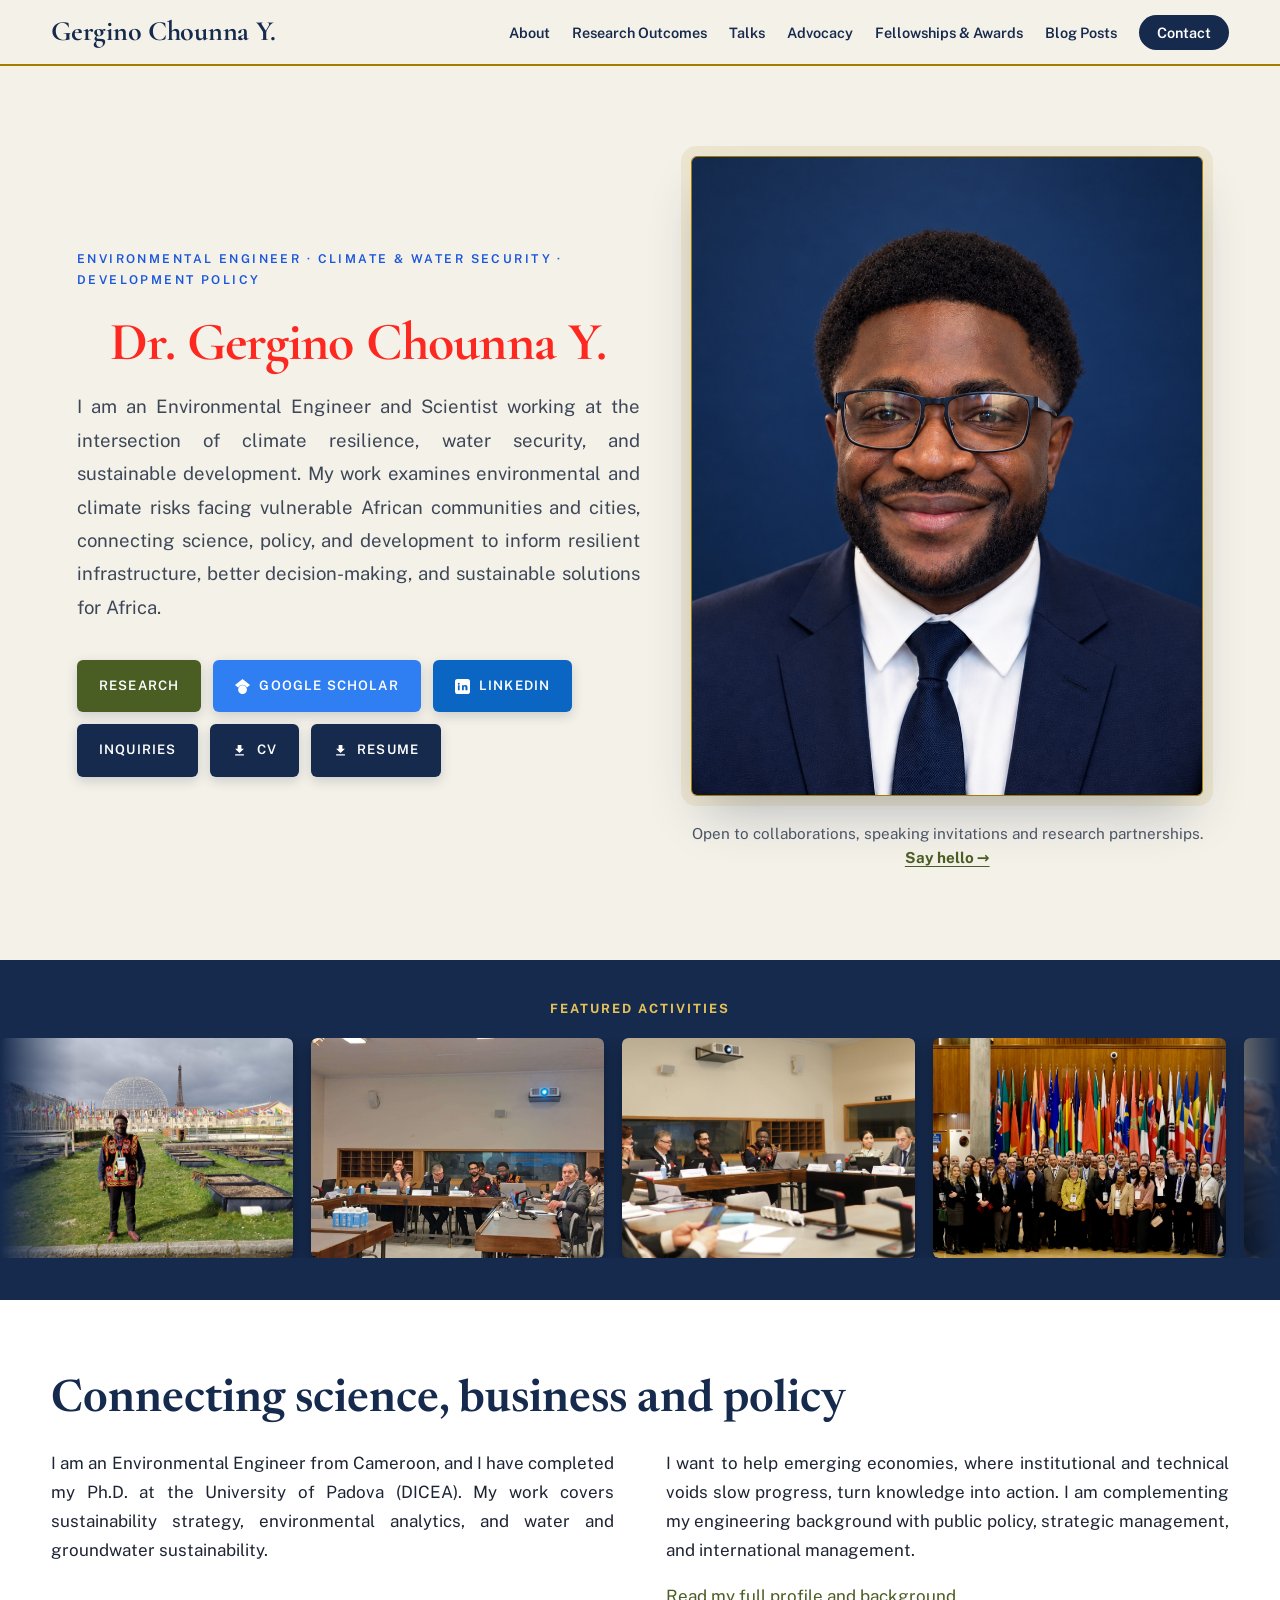
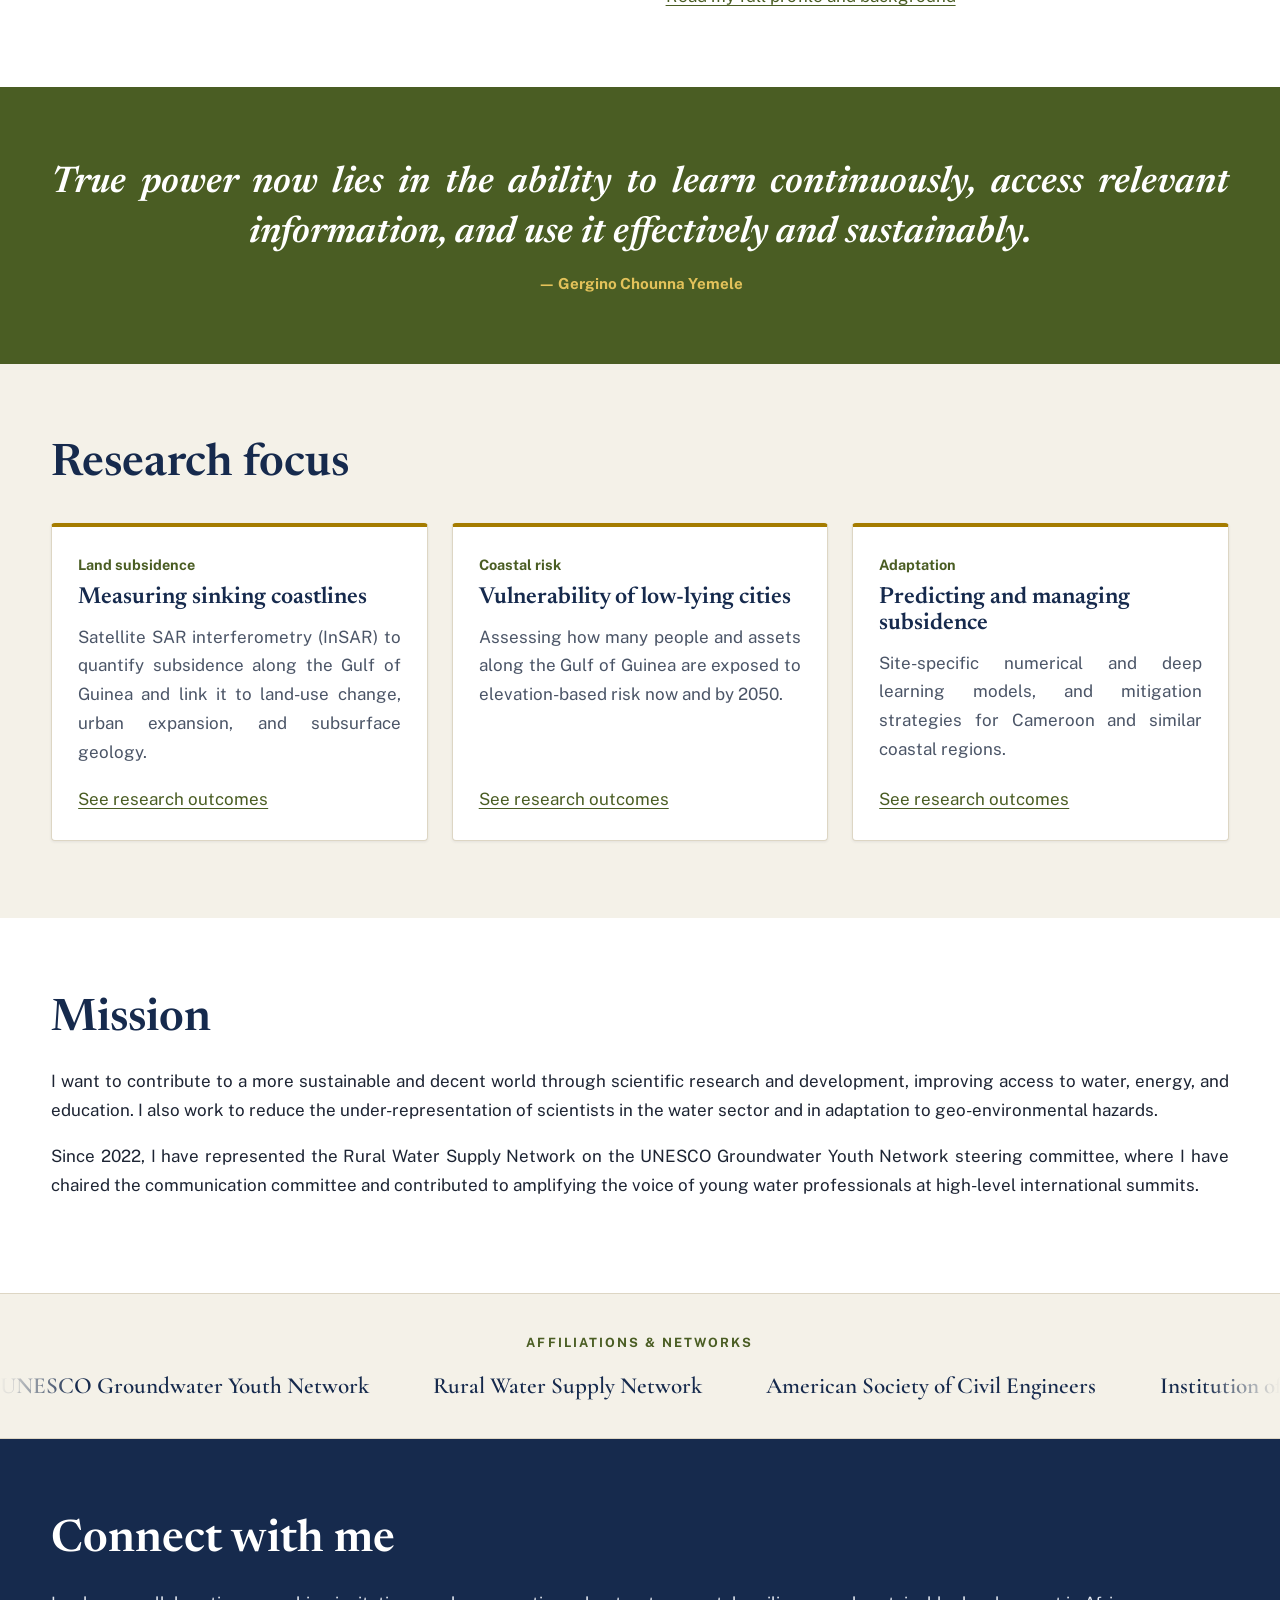
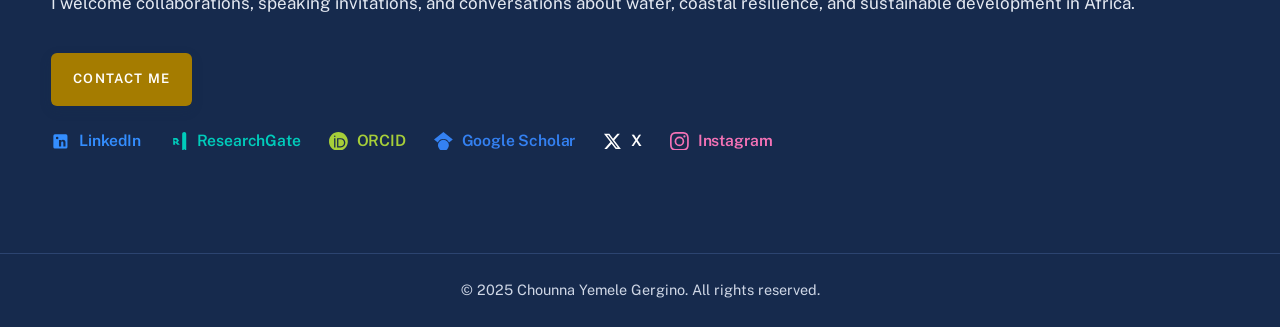
==== index.html @ e2a6d334 "Add files via upload" ====
<!DOCTYPE html>
<html lang="en">
<head>
<meta charset="utf-8"/>
<meta content="width=device-width, initial-scale=1, viewport-fit=cover" name="viewport"/>
<title>Gergino Chounna Y. | Environmental Engineer and Researcher</title>
<meta content="I am an Environmental Engineer, Climate &amp; Water Specialist dedicated to advancing resilient infrastructure, sustainable water management, and climate adaptation. I help transform complex environmental challenges into practical solutions." name="description"/>
<meta content="#162a4d" name="theme-color"/>
<link href="https://chounnagerginoy.github.io/index.html" rel="canonical"/>
<meta content="website" property="og:type"/>
<meta content="Gergino Chounna Yemele" property="og:site_name"/>
<meta content="Gergino Chounna Y. | Environmental Engineer and Researcher" property="og:title"/>
<meta content="I am an Environmental Engineer, Climate &amp; Water Specialist dedicated to advancing resilient infrastructure, sustainable water management, and climate adaptation. I help transform complex environmental challenges into practical solutions." property="og:description"/>
<meta content="https://chounnagerginoy.github.io/index.html" property="og:url"/>
<meta content="https://chounnagerginoy.github.io/Chounna3.jpg" property="og:image"/>
<meta content="summary" name="twitter:card"/>
<meta content="I am an Environmental Engineer, Climate &amp; Water Specialist dedicated to advancing resilient infrastructure, sustainable water management, and climate adaptation. I help transform complex environmental challenges into practical solutions." name="twitter:description"/>
<link href="Gergino-logo.png" rel="icon" type="image/png"/>
<link href="Gergino-logo.png" rel="apple-touch-icon"/>
<link href="https://fonts.googleapis.com" rel="preconnect"/>
<link crossorigin="" href="https://fonts.gstatic.com" rel="preconnect"/>
<link href="https://fonts.googleapis.com/css2?family=Cormorant+Garamond:wght@600;700&amp;family=Playfair+Display:ital,wght@1,700&amp;family=Newsreader:wght@500;600;700&amp;family=Public+Sans:wght@400;500;600&amp;display=swap" rel="stylesheet"/>
<script type="application/ld+json">{"@context":"https://schema.org","@type":"Person","name":"Gergino Chounna Yemele","honorificPrefix":"Dr.","description":"I am an Environmental Engineer, Climate & Water Specialist dedicated to advancing resilient infrastructure, sustainable water management, and climate adaptation. I help transform complex environmental challenges into practical solutions.","jobTitle":"Environmental Engineer and Researcher","url":"https://chounnagerginoy.github.io/","image":"https://chounnagerginoy.github.io/Gergino_Profile.png","affiliation":{"@type":"CollegeOrUniversity","name":"University of Padova"},"address":{"@type":"PostalAddress","addressLocality":"Padova","addressCountry":"IT"},"sameAs":["https://www.linkedin.com/in/gergino-chounna-yemele/","https://orcid.org/0000-0002-8843-8837","https://scholar.google.com/citations?user=TVI7Xc4AAAAJ&hl=en","https://www.researchgate.net/profile/Gergino-Chounna-Yemele","https://x.com/GChounna"]}</script>
<style>
:root{
  --cream:#f4f1e8;
  --navy:#162a4d;
  --olive:#4a5d23;
  --gold:#a57c00;
  --gold-lt:#e3c25a;
  --slate:#64748b;
  --white:#fff;
  --ink:#1d2433;
  --mute:#4b5567;
  --line:#ddd6c4;
  --pad:clamp(20px,4vw,64px);
  --c-scholar:#3481f2;
  --c-linkedin:#0a66c2;
  --c-researchgate:#00ccbb;
  --c-orcid:#a6ce39;
  --c-x:#ffffff;
  --c-instagram:#e1306c;
}
*{box-sizing:border-box}
html{scroll-behavior:smooth;scroll-padding-top:80px}
body{margin:0;background:var(--cream);color:var(--ink);font:400 17px/1.7 "Public Sans",system-ui,sans-serif}
a{color:var(--olive);text-underline-offset:3px}
a:hover{color:var(--navy)}
a:focus-visible,button:focus-visible,input:focus-visible,textarea:focus-visible{outline:3px solid var(--gold);outline-offset:2px}
img{max-width:100%;display:block}
.wrap{width:100%;max-width:none;margin:0;padding-inline:var(--pad)}
h1,h2,h3{font-family:Newsreader,Georgia,serif;color:var(--navy);line-height:1.12;margin:0 0 .5em;font-weight:600}
h1{font-size:clamp(2.8rem,6.5vw,5rem);font-weight:600;letter-spacing:-.01em}
h2{font-size:clamp(2rem,4vw,2.8rem)}
h3{font-size:1.45rem}
p,li,.lead{text-align:justify;hyphens:auto;-webkit-hyphens:auto}

/* header */
.skip{position:absolute;left:-9999px;top:8px}
.skip:focus{left:12px;z-index:30;background:var(--navy);color:#fff;padding:8px 14px;border-radius:6px}
header{position:sticky;top:0;z-index:10;background:var(--cream);border-bottom:2px solid var(--gold);padding-top:env(safe-area-inset-top,0px)}
nav{display:flex;align-items:center;justify-content:space-between;gap:20px;min-height:64px}
.brand{font-family:'Cormorant Garamond',Newsreader,Georgia,serif;font-weight:700;font-size:1.75rem;letter-spacing:-.01em;color:var(--navy);text-decoration:none;white-space:nowrap}
nav ul{display:flex;align-items:center;gap:22px;list-style:none;margin:0;padding:0;flex-wrap:wrap}
nav ul a{color:var(--navy);text-decoration:none;font-size:.9rem;font-weight:600}
nav ul a:hover{color:var(--gold)}
nav ul a[aria-current="page"]{border-bottom:3px solid var(--gold);padding-bottom:2px}
nav ul li:last-child a{background:var(--navy);color:#fff;padding:9px 18px;border-radius:999px;border:0}
nav ul li:last-child a:hover{background:var(--olive);color:#fff}

/* hero */
.hero-wrap{padding-inline:clamp(20px,6vw,120px)}
.hero{display:grid;grid-template-columns:minmax(0,1.1fr) minmax(0,1fr);gap:clamp(32px,4vw,72px);align-items:center;padding-block:clamp(48px,7vw,112px)}
.role{color:#1a56db !important;font-weight:600;font-size:.76rem;letter-spacing:.2em;text-transform:uppercase;margin:0 0 22px;text-align:left}
.hero h1{font-family:'Cormorant Garamond',Georgia,serif !important;font-style:normal !important;font-weight:700 !important;font-size:clamp(2.2rem, 4.2vw, 3.8rem) !important;color:#fd2820 !important;letter-spacing:-0.015em !important;line-height:1.1 !important;text-decoration:none !important;margin:0 0 0.35em !important;text-align:center !important;white-space:nowrap !important;display:block !important;width:100% !important}
.hero .lead{color:#3d4757;font-size:clamp(1.05rem,1.45vw,1.3rem);line-height:1.8;margin:0}

/* hero buttons */
.btns{display:flex;gap:12px;flex-wrap:wrap;margin-top:36px}
.btn{display:inline-flex;align-items:center;gap:9px;letter-spacing:.09em;padding:15px 22px;font-size:.82rem;font-weight:600;border-radius:6px;background:var(--navy);color:#fff;text-decoration:none;border:0;text-align:center;text-transform:uppercase;box-shadow:0 4px 12px rgba(22,42,77,.18)}
.btn svg{width:1.15em;height:1.15em;fill:currentColor;flex-shrink:0}
.btn:hover{background:var(--olive);color:#fff}
.btn.primary{background:var(--olive)}
.btn.primary:hover{background:var(--navy)}

/* Specific brand styling for hero buttons */
.btn-scholar{background:#2f7ef2 !important;color:#fff !important}
.btn-scholar:hover{background:#1f68d4 !important}
.btn-linkedin{background:#0a66c2 !important;color:#fff !important}
.btn-linkedin:hover{background:#084e96 !important}

.portrait{justify-self:end;width:100%;max-width:720px}
.portrait img{width:100%;aspect-ratio:4/5;object-fit:cover;object-position:center 15%;border:1px solid var(--gold);border-radius:6px;box-shadow:0 0 0 10px rgba(165,124,0,.10),0 26px 50px -14px rgba(22,42,77,.3);background:var(--cream)}
.greet{margin:26px 0 0;text-align:center;font-size:.95rem;line-height:1.6;color:var(--mute)}
.greet a{font-weight:700;white-space:nowrap}

/* strips & sections */
.strip{background:var(--navy);padding:34px 0}
.strip p{margin:0 0 18px;color:var(--gold-lt);font-weight:700;font-size:.8rem;letter-spacing:.16em;text-transform:uppercase;text-align:center}
.strip.photos{padding:38px 0 42px}
.track.ph-track{animation-duration:110s}
.track.ph-track>*{margin-right:18px}
.track.ph-track img{width:293px;height:220px;object-fit:cover;object-position:center 30%;padding:0;background:#22406b;border-radius:6px;box-shadow:0 6px 16px rgba(0,0,0,.35)}
.strip.light{background:var(--cream);border-block:1px solid var(--line);padding:38px 0}
.strip.light p{color:var(--olive)}
.strip.light .track span{color:var(--navy);opacity:1}
.strip.light .track img{border:1px solid var(--line)}

section{padding-block:clamp(48px,6vw,80px)}
.about-sec{background:var(--white)}
.about .cols{columns:2;column-gap:clamp(24px,4vw,64px)}
.about .cols p{margin:0 0 1em}
.quote{background:var(--olive);padding-block:clamp(48px,6vw,72px)}
blockquote{margin:0;color:#fff;font:italic 600 clamp(1.6rem,3vw,2.3rem)/1.35 Newsreader,serif;text-align:justify;text-align-last:center}
blockquote cite{display:block;margin-top:16px;font:700 .95rem "Public Sans",sans-serif;font-style:normal;color:var(--gold-lt);text-align:center}
.cards{display:grid;grid-template-columns:repeat(3,1fr);gap:24px;margin-top:32px}
.card,.entry{background:var(--white);border:1px solid var(--line);border-top:4px solid var(--gold);border-radius:4px;padding:26px;box-shadow:0 1px 3px rgba(22,42,77,.08)}
.card{display:flex;flex-direction:column}
.card .tag{color:var(--olive);font-weight:700;font-size:.9rem;margin-bottom:8px}
.card p{color:var(--mute);margin:0 0 18px;flex:1}
.mission{background:var(--white)}
.connect{background:var(--navy);color:#fff}
.connect h2{color:#fff}
.connect p{color:#e4e9f2}
.connect a{color:var(--gold-lt)}
.connect .btn{background:var(--gold);color:#fff}
.connect .btn:hover{background:#fff;color:var(--navy)}

/* socials bar matching exact image styling */
.socials{display:flex;flex-wrap:wrap;align-items:center;gap:14px 28px;margin-top:22px;padding:0;list-style:none}
.socials a{display:inline-flex;align-items:center;gap:9px;text-decoration:none;font-weight:600;font-size:.98rem;letter-spacing:-.01em}
.socials a svg{width:1.2em;height:1.2em;fill:currentColor;flex-shrink:0}

/* Match the exact color and appearance from the figure */
.social-linkedin a{color:#348eff}
.social-linkedin a:hover{color:#7cb8ff}

.social-researchgate a{color:#00ccbb}
.social-researchgate a:hover{color:#6affef}

.social-orcid a{color:#a6ce39}
.social-orcid a:hover{color:#d4f66d}

.social-scholar a{color:#3481f2}
.social-scholar a:hover{color:#7dafff}

.social-x a{color:#ffffff}
.social-x a:hover{color:#94a3b8}

.social-instagram a{color:#f472b6}
.social-instagram a:hover{color:#fb7185}

footer{background:var(--navy);border-top:1px solid #2c4470;padding:24px 0 calc(24px + env(safe-area-inset-bottom,0px));color:#cfd7e6;font-size:.9rem}
footer .wrap{text-align:center}

@media (max-width:900px){
 nav{flex-direction:column;align-items:flex-start;gap:4px;padding:10px 0 4px}
 nav ul{flex-wrap:nowrap;overflow-x:auto;width:100%;gap:18px;padding:0 0 8px}
 .hero{grid-template-columns:1fr}
 .portrait{order:-1;max-width:320px;justify-self:start}
 .hero-wrap{padding-inline:20px}
 .hero .btn{padding:13px 18px}
 .about .cols{columns:1}
 .cards{grid-template-columns:1fr}
}
@media (prefers-reduced-motion:reduce){html{scroll-behavior:auto}}
@media print{header,.skip{display:none}body{background:#fff;color:#000}}

/* affiliations marquee */
.marquee{overflow:hidden;-webkit-mask-image:linear-gradient(90deg,transparent,#000 6%,#000 94%,transparent);mask-image:linear-gradient(90deg,transparent,#000 6%,#000 94%,transparent)}
.track{display:flex;align-items:center;width:max-content;animation:scroll 80s linear infinite}
.marquee:hover .track,.marquee:focus-within .track{animation-play-state:paused}
.track>*{flex:none;margin-right:64px}
.track img{height:48px;width:auto;object-fit:contain;background:#fff;padding:8px 14px;border-radius:6px}
.track span{font:600 1.45rem 'Cormorant Garamond',Georgia,serif;color:#fff;opacity:.88;white-space:nowrap}
@keyframes scroll{to{transform:translateX(-50%)}}
@media (prefers-reduced-motion:reduce){.track{animation:none;width:auto;flex-wrap:wrap;justify-content:center;row-gap:18px}.track [aria-hidden="true"]{display:none}}
.track.ph-track a{display:block;line-height:0;border-radius:6px;overflow:hidden;cursor:zoom-in;box-shadow:0 6px 16px rgba(0,0,0,.35)}
.track.ph-track a img{box-shadow:none;transition:transform .5s ease}
.track.ph-track a:hover img{transform:scale(1.05)}
.track.ph-track a:focus-visible{outline:3px solid var(--gold-lt);outline-offset:3px}
@media (prefers-reduced-motion:reduce){.track.ph-track a img{transition:none}.track.ph-track a:hover img{transform:none}}
.lb{position:fixed;inset:0;z-index:100;background:rgba(10,20,38,.93);display:none;align-items:center;justify-content:center;padding:24px}
.lb.open{display:flex}
.lb img{max-width:min(96vw,1400px);max-height:82vh;object-fit:contain;border-radius:4px;box-shadow:0 20px 60px rgba(0,0,0,.55)}
.lb button{position:absolute;width:48px;height:48px;border:0;border-radius:50%;background:rgba(255,255,255,.14);color:#fff;font-size:28px;line-height:1;cursor:pointer}
.lb button:hover,.lb button:focus-visible{background:rgba(255,255,255,.3);outline:2px solid var(--gold-lt)}
.lb .x{top:18px;right:18px}.lb .pv{left:18px;top:50%;margin-top:-24px}.lb .nx{right:18px;top:50%;margin-top:-24px}
.lb .cap{position:absolute;left:0;right:0;bottom:16px;padding:0 72px;text-align:center;color:#e8edf6;font-size:.95rem}
</style>
<script>document.documentElement.className+=" js"</script>
</head>
<body>
<a class="skip" href="#main">Skip to content</a>
<header>
<div class="wrap">
<nav aria-label="Main">
<a class="brand" href="index.html"> Gergino Chounna Y.</a>
<ul>
<li><a href="about.html">About</a></li>
<li><a href="publications.html">Research Outcomes</a></li>
<li><a href="talks.html">Talks</a></li>
<li><a href="advocacy.html">Advocacy</a></li>
<li><a href="awards.html">Fellowships &amp; Awards</a></li>
<li><a href="blog.html">Blog Posts</a></li>
<li><a href="contact.html">Contact</a></li>
</ul>
</nav>
</div>
</header>
<main id="main">
<div class="wrap hero-wrap">
<div class="hero">
<div>
<!-- Updated in HTML language directly with inline style to guarantee blue color -->
<p class="role" style="color: #1a56db !important;">ENVIRONMENTAL ENGINEER · CLIMATE &amp; WATER SECURITY · DEVELOPMENT POLICY</p>

<!-- Updated in HTML language directly with inline style to guarantee centering and larger single-line fit -->
<h1 style="text-align: center !important; white-space: nowrap !important; font-size: clamp(2.2rem, 4.2vw, 3.8rem) !important; font-family: 'Cormorant Garamond', Georgia, serif !important; font-style: normal !important; font-weight: 700 !important; color: #fd2820 !important; letter-spacing: -0.015em !important; line-height: 1.1 !important; text-decoration: none !important; display: block !important; width: 100% !important; margin: 0 0 0.35em !important;">Dr. Gergino Chounna Y.</h1>

<p class="lead">I am an Environmental Engineer and Scientist working at the intersection of climate resilience, water security, and sustainable development. My work examines environmental and climate risks facing vulnerable African communities and cities, connecting science, policy, and development to inform resilient infrastructure, better decision-making, and sustainable solutions for Africa.</p>

<div class="btns">
<a class="btn primary" href="publications.html">Research</a>
<a class="btn btn-scholar" href="https://scholar.google.com/citations?user=TVI7Xc4AAAAJ&amp;hl=en" target="_blank" rel="noopener noreferrer">
  <svg viewBox="0 0 24 24" aria-hidden="true"><path fill="#ffffff" d="M12 24a7 7 0 1 1 0-14 7 7 0 0 1 0 14zm0-24L0 9.5l4.838 3.94A8 8 0 0 1 12 9a8 8 0 0 1 7.162 4.44L24 9.5z"/></svg>
  <span>Google Scholar</span>
</a>
<a class="btn btn-linkedin" href="https://www.linkedin.com/in/gergino-chounna-yemele/" target="_blank" rel="noopener noreferrer">
  <svg viewBox="0 0 24 24" aria-hidden="true"><rect width="24" height="24" rx="4" fill="#ffffff"/><path fill="#0a66c2" d="M7.4 9.8H4.6V18h2.8V9.8zM6 5.8a1.6 1.6 0 1 0 0 3.2 1.6 1.6 0 0 0 0-3.2zM19.4 18h-2.8v-4.3c0-1-.3-1.7-1.3-1.7-.7 0-1.1.5-1.3 1v5H11.2s.04-7.4 0-8.2h2.8v1.2c.4-.6 1-1.4 2.6-1.4 1.9 0 3.3 1.2 3.3 3.9V18z"/></svg>
  <span>LinkedIn</span>
</a>
<a class="btn" href="contact.html">Inquiries</a>
<a class="btn" href="Gergino_CV.pdf" download="Gergino_CV.pdf" target="_blank" rel="noopener noreferrer">
  <svg viewBox="0 0 24 24" aria-hidden="true"><path fill="#ffffff" d="M19 9h-4V3H9v6H5l7 7 7-7zM5 18v2h14v-2H5z"/></svg>
  <span>CV</span>
</a>
<a class="btn" href="Gergino_Resume.pdf" download="Gergino_Resume.pdf" target="_blank" rel="noopener noreferrer">
  <svg viewBox="0 0 24 24" aria-hidden="true"><path fill="#ffffff" d="M19 9h-4V3H9v6H5l7 7 7-7zM5 18v2h14v-2H5z"/></svg>
  <span>Resume</span>
</a>
</div>
</div>
<div class="portrait"><img alt="Smiling portrait of Dr. Gergino Chounna Yemele" decoding="async" fetchpriority="high" src="Chounna3.jpg"/><p class="greet">Open to collaborations, speaking invitations and research partnerships. <a href="contact.html">Say hello →</a></p></div>
</div>
</div>
<div class="strip photos">
<div class="wrap"><p>Featured Activities</p></div>
<div aria-label="Featured activities" class="marquee" role="group"><div class="track ph-track"><a class="o" data-i="0" href="unesco1.jpg" rel="noopener noreferrer" target="_blank"><img alt="Featured activity photo 1" decoding="async" height="220" loading="lazy" src="unesco1.jpg" width="293"/></a><a class="o" data-i="1" href="unesco3.jpg" rel="noopener noreferrer" target="_blank"><img alt="Featured activity photo 2" decoding="async" height="220" loading="lazy" src="unesco3.jpg" width="293"/></a><a class="o" data-i="2" href="unesco4.jpg" rel="noopener noreferrer" target="_blank"><img alt="Featured activity photo 3" decoding="async" height="220" loading="lazy" src="unesco4.jpg" width="293"/></a><a class="o" data-i="3" href="unesco5.jpg" rel="noopener noreferrer" target="_blank"><img alt="Featured activity photo 4" decoding="async" height="220" loading="lazy" src="unesco5.jpg" width="293"/></a><a class="o" data-i="4" href="unesco6.jpg" rel="noopener noreferrer" target="_blank"><img alt="Featured activity photo 5" decoding="async" height="220" loading="lazy" src="unesco6.jpg" width="293"/></a><a class="o" data-i="5" href="wyf2022.jpg" rel="noopener noreferrer" target="_blank"><img alt="Featured activity photo 6" decoding="async" height="220" loading="lazy" src="wyf2022.jpg" width="293"/></a><a class="o" data-i="6" href="unesco8.jpg" rel="noopener noreferrer" target="_blank"><img alt="Featured activity photo 7" decoding="async" height="220" loading="lazy" src="unesco8.jpg" width="293"/></a><a class="o" data-i="7" href="unesco9.jpg" rel="noopener noreferrer" target="_blank"><img alt="Featured activity photo 8" decoding="async" height="220" loading="lazy" src="unesco9.jpg" width="293"/></a><a class="o" data-i="8" href="unesco10.jpg" rel="noopener noreferrer" target="_blank"><img alt="Featured activity photo 9" decoding="async" height="220" loading="lazy" src="unesco10.jpg" width="293"/></a><a class="o" data-i="9" href="unesco11.jpg" rel="noopener noreferrer" target="_blank"><img alt="Featured activity photo 10" decoding="async" height="220" loading="lazy" src="unesco11.jpg" width="293"/></a><a aria-hidden="true" class="c" data-i="0" href="unesco1.jpg" rel="noopener noreferrer" tabindex="-1" target="_blank"><img alt="" aria-hidden="true" decoding="async" height="220" loading="lazy" src="unesco1.jpg" width="293"/></a><a aria-hidden="true" class="c" data-i="1" href="unesco3.jpg" rel="noopener noreferrer" tabindex="-1" target="_blank"><img alt="" aria-hidden="true" decoding="async" height="220" loading="lazy" src="unesco3.jpg" width="293"/></a><a aria-hidden="true" class="c" data-i="2" href="unesco4.jpg" rel="noopener noreferrer" tabindex="-1" target="_blank"><img alt="" aria-hidden="true" decoding="async" height="220" loading="lazy" src="unesco4.jpg" width="293"/></a><a aria-hidden="true" class="c" data-i="3" href="unesco5.jpg" rel="noopener noreferrer" tabindex="-1" target="_blank"><img alt="" aria-hidden="true" decoding="async" height="220" loading="lazy" src="unesco5.jpg" width="293"/></a><a aria-hidden="true" class="c" data-i="4" href="unesco6.jpg" rel="noopener noreferrer" tabindex="-1" target="_blank"><img alt="" aria-hidden="true" decoding="async" height="220" loading="lazy" src="unesco6.jpg" width="293"/></a><a aria-hidden="true" class="c" data-i="5" href="unesco7.jpg" rel="noopener noreferrer" tabindex="-1" target="_blank"><img alt="" aria-hidden="true" decoding="async" height="220" loading="lazy" src="unesco7.jpg" width="293"/></a><a aria-hidden="true" class="c" data-i="6" href="unesco8.jpg" rel="noopener noreferrer" tabindex="-1" target="_blank"><img alt="" aria-hidden="true" decoding="async" height="220" loading="lazy" src="unesco8.jpg" width="293"/></a><a aria-hidden="true" class="c" data-i="7" href="unesco9.jpg" rel="noopener noreferrer" tabindex="-1" target="_blank"><img alt="" aria-hidden="true" decoding="async" height="220" loading="lazy" src="unesco9.jpg" width="293"/></a><a aria-hidden="true" class="c" data-i="8" href="unesco10.jpg" rel="noopener noreferrer" tabindex="-1" target="_blank"><img alt="" aria-hidden="true" decoding="async" height="220" loading="lazy" src="unesco10.jpg" width="293"/></a><a aria-hidden="true" class="c" data-i="9" href="unesco11.jpg" rel="noopener noreferrer" tabindex="-1" target="_blank"><img alt="" aria-hidden="true" decoding="async" height="220" loading="lazy" src="unesco11.jpg" width="293"/></a></div></div>
</div>
<section class="about-sec" id="about">
<div class="wrap about">
<div>
<h2>Connecting science, business and policy</h2>
<div class="cols">
<p>I am an Environmental Engineer from Cameroon, and I have completed my Ph.D. at the University of Padova (DICEA). My work covers sustainability strategy, environmental analytics, and water and groundwater sustainability.</p>
<p>I want to help emerging economies, where institutional and technical voids slow progress, turn knowledge into action. I am complementing my engineering background with public policy, strategic management, and international management.</p>
<p><a href="about.html">Read my full profile and background</a></p></div>
</div>
</div>
</section>
<section class="quote"><div class="wrap"><blockquote>True power now lies in the ability to learn continuously, access relevant information, and use it effectively and sustainably.<cite>— Gergino Chounna Yemele</cite></blockquote></div></section>
<section>
<div class="wrap">
<h2>Research focus</h2>
<div class="cards">
<article class="card">
<div class="tag">Land subsidence</div>
<h3>Measuring sinking coastlines</h3>
<p>Satellite SAR interferometry (InSAR) to quantify subsidence along the Gulf of Guinea and link it to land-use change, urban expansion, and subsurface geology.</p>
<a href="publications.html">See research outcomes</a>
</article>
<article class="card">
<div class="tag">Coastal risk</div>
<h3>Vulnerability of low-lying cities</h3>
<p>Assessing how many people and assets along the Gulf of Guinea are exposed to elevation-based risk now and by 2050.</p>
<a href="publications.html">See research outcomes</a>
</article>
<article class="card">
<div class="tag">Adaptation</div>
<h3>Predicting and managing subsidence</h3>
<p>Site-specific numerical and deep learning models, and mitigation strategies for Cameroon and similar coastal regions.</p>
<a href="publications.html">See research outcomes</a>
</article>
</div>
</div>
</section>
<section class="mission">
<div class="wrap">
<h2>Mission</h2>
<p>I want to contribute to a more sustainable and decent world through scientific research and development, improving access to water, energy, and education. I also work to reduce the under-representation of scientists in the water sector and in adaptation to geo-environmental hazards.</p>
<p>Since 2022, I have represented the Rural Water Supply Network on the UNESCO Groundwater Youth Network steering committee, where I have chaired the communication committee and contributed to amplifying the voice of young water professionals at high-level international summits.</p>
</div>
</section>
<div class="strip light">
<div class="wrap"><p>Affiliations &amp; networks</p></div>
<div aria-label="Affiliations and networks" class="marquee" role="group"><div class="track"><span>UNESCO Groundwater Youth Network</span><span>Rural Water Supply Network</span><span>American Society of Civil Engineers</span><span>Institution of Civil Engineers</span><span>Società Geologica Italiana</span><span>Esri Young Professional Network</span><span>World Youth Parliament for Water</span><span>Association of Environmental and Engineering Geologists</span><span>American Academy of Environmental Engineers and Scientists</span><span>Community Surface Dynamics Modelling System</span><span>OpenDreams</span><span>Global Ambassadors of Sustainability</span><span aria-hidden="true">UNESCO Groundwater Youth Network</span><span aria-hidden="true">Rural Water Supply Network</span><span aria-hidden="true">American Society of Civil Engineers</span><span aria-hidden="true">Institution of Civil Engineers</span><span aria-hidden="true">Società Geologica Italiana</span><span aria-hidden="true">Esri Young Professional Network</span><span aria-hidden="true">World Youth Parliament for Water</span><span aria-hidden="true">Association of Environmental and Engineering Geologists</span><span aria-hidden="true">American Academy of Environmental Engineers and Scientists</span><span aria-hidden="true">Community Surface Dynamics Modelling System</span><span aria-hidden="true">OpenDreams</span><span aria-hidden="true">Global Ambassadors of Sustainability</span></div></div>
</div>
<section class="connect" id="contact">
<div class="wrap">
<h2>Connect with me</h2>
<p>I welcome collaborations, speaking invitations, and conversations about water, coastal resilience, and sustainable development in Africa.</p>
<div class="btns"><a class="btn primary" href="contact.html">Contact me</a></div>
<ul class="socials">
<li class="social-linkedin"><a href="https://www.linkedin.com/in/gergino-chounna-yemele/" target="_blank" rel="noopener noreferrer"><svg viewBox="0 0 24 24" aria-hidden="true"><path d="M19 3a2 2 0 0 1 2 2v14a2 2 0 0 1-2 2H5a2 2 0 0 1-2-2V5a2 2 0 0 1 2-2h14m-.5 15.5v-5.3a3.26 3.26 0 0 0-3.26-3.26c-.85 0-1.84.52-2.28 1.3v-1.11h-2.79v8.37h2.79v-4.93c0-.77.62-1.4 1.39-1.4a1.4 1.4 0 0 1 1.4 1.4v4.93h2.75M6.46 10.9h2.79v8.37H6.46zm1.4-4.89a1.62 1.62 0 1 0 0 3.24 1.62 1.62 0 0 0 0-3.24z"/></svg><span>LinkedIn</span></a></li>
<li class="social-researchgate"><a href="https://www.researchgate.net/profile/Gergino-Chounna-Yemele" target="_blank" rel="noopener noreferrer"><svg viewBox="0 0 24 24" aria-hidden="true"><path d="M19.54 0c1.356 0 2.46 1.104 2.46 2.472v21.528l-2.58-2.052-2.616 2.052V2.472c0-1.368 1.104-2.472 2.736-2.472zm-7.608 10.272c-.144-.816-.54-1.428-1.188-1.836-.648-.42-1.5-.624-2.556-.624H5.352v8.364h2.52v-2.724h.24l2.58 2.724h3.192l-3.072-3.216c1.02-.384 1.764-1.308 1.92-2.688zm-3.876 1.14H6.876V9.828h1.188c.624 0 1.056.12 1.296.36.24.228.36.576.36 1.044 0 .444-.12.792-.36 1.032-.24.24-.672.348-1.296.348z"/></svg><span>ResearchGate</span></a></li>
<li class="social-orcid"><a href="https://orcid.org/0000-0002-8843-8837" target="_blank" rel="noopener noreferrer"><svg viewBox="0 0 24 24" aria-hidden="true"><path d="M12 0C5.372 0 0 5.372 0 12s5.372 12 12 12 12-5.372 12-12S18.628 0 12 0zM7.369 4.378c.541 0 .979.44.979.981 0 .543-.438.983-.979.983s-.979-.44-.979-.983c0-.541.438-.981.979-.981zm-.81 3.513h1.619v11.73H6.559V7.891zm3.765 0h4.595c3.678 0 5.922 2.502 5.922 5.865 0 3.39-2.28 5.865-5.922 5.865h-4.595V7.891zm1.619 1.503v8.724h2.894c2.593 0 4.296-1.68 4.296-4.362 0-2.655-1.691-4.362-4.296-4.362h-2.894z"/></svg><span>ORCID</span></a></li>
<li class="social-scholar"><a href="https://scholar.google.com/citations?user=TVI7Xc4AAAAJ&amp;hl=en" target="_blank" rel="noopener noreferrer"><svg viewBox="0 0 24 24" aria-hidden="true"><path d="M12 24a7 7 0 1 1 0-14 7 7 0 0 1 0 14zm0-24L0 9.5l4.838 3.94A8 8 0 0 1 12 9a8 8 0 0 1 7.162 4.44L24 9.5z"/></svg><span>Google Scholar</span></a></li>
<li class="social-x"><a href="https://x.com/GChounna" target="_blank" rel="noopener noreferrer"><svg viewBox="0 0 24 24" aria-hidden="true"><path d="M18.244 2.25h3.308l-7.227 8.26 8.502 11.24H16.17l-5.214-6.817L4.99 21.75H1.68l7.73-8.835L1.254 2.25H8.08l4.713 6.231zm-1.161 17.52h1.833L7.084 4.126H5.117z"/></svg><span>X</span></a></li>
<li class="social-instagram"><a href="https://www.instagram.com/gergino_chounna/" target="_blank" rel="noopener noreferrer"><svg viewBox="0 0 24 24" aria-hidden="true"><path d="M12 2.163c3.204 0 3.584.012 4.85.07 3.252.148 4.771 1.691 4.919 4.919.058 1.265.069 1.645.069 4.849 0 3.205-.012 3.584-.069 4.849-.149 3.225-1.664 4.771-4.919 4.919-1.266.058-1.644.07-4.85.07-3.204 0-3.584-.012-4.849-.07-3.26-.149-4.771-1.699-4.919-4.92-.058-1.265-.07-1.644-.07-4.849 0-3.204.013-3.583.07-4.849.149-3.227 1.664-4.771 4.919-4.919 1.266-.057 1.645-.069 4.849-.069zm0-2.163c-3.259 0-3.667.014-4.947.072-4.358.2-6.78 2.618-6.98 6.98-.059 1.281-.073 1.689-.073 4.948 0 3.259.014 3.668.072 4.948.2 4.358 2.618 6.78 6.98 6.98 1.281.058 1.689.072 4.948.072 3.259 0 3.668-.014 4.948-.072 4.354-.2 6.782-2.618 6.979-6.98.059-1.28.073-1.689.073-4.948 0-3.259-.014-3.667-.072-4.947-.196-4.354-2.617-6.78-6.979-6.98-1.281-.059-1.69-.073-4.949-.073zm0 5.838a6.162 6.162 0 1 0 0 12.324 6.162 6.162 0 0 0 0-12.324zm0 10.162a4 4 0 1 1 0-8 4 4 0 0 1 0 8zm6.406-11.845a1.44 1.44 0 1 0 0 2.881 1.44 1.44 0 0 0 0-2.881z"/></svg><span>Instagram</span></a></li>
</ul>
</div>
</section>
</main>
<footer>
<div class="wrap">© 2025 Chounna Yemele Gergino. All rights reserved.</div>
</footer>
<script>
(function(){
document.querySelectorAll('.gallery').forEach(function(g){var im=[].slice.call(g.querySelectorAll('img'));function upd(){if(g.classList.contains('side'))return;var s=0,ok=true;im.forEach(function(i){if(i.naturalWidth&&i.naturalHeight){var r=i.naturalWidth/i.naturalHeight;s+=r;if(im.length>1)i.parentNode.style.flex=r+' 1 0'}else ok=false});if(ok&&s)g.style.maxWidth=Math.min(1100,(im.length>1?440:520)*s+14*(im.length-1))+'px'}im.forEach(function(i){function done(){i.classList.add('ld');upd()}if(i.complete&&i.naturalWidth)done();else{i.addEventListener('load',done);i.addEventListener('error',function(){i.parentNode.style.display='none'})}});upd()});
var links=[].slice.call(document.querySelectorAll('.gallery .ph,.track a.o'));if(!links.length)return;
var lb=document.createElement('div');lb.className='lb';lb.setAttribute('role','dialog');lb.setAttribute('aria-modal','true');lb.setAttribute('aria-label','Image viewer');
lb.innerHTML='<button class="x" aria-label="Close">&times;</button><button class="pv" aria-label="Previous image">&#8249;</button><img alt=""><button class="nx" aria-label="Next image">&#8250;</button><div class="cap"></div>';document.body.appendChild(lb);
var big=lb.querySelector('img'),cap=lb.querySelector('.cap'),cur=0,last=null;
function show(n){cur=(n+links.length)%links.length;var a=links[cur],im=a.querySelector('img');big.src=a.getAttribute('href');big.alt=im.alt;cap.textContent=im.alt+'  ·  '+(cur+1)+' / '+links.length}
function open(n){last=document.activeElement;show(n);lb.classList.add('open');document.body.style.overflow='hidden';lb.querySelector('.x').focus()}
function close(){lb.classList.remove('open');document.body.style.overflow='';if(last)last.focus()}
links.forEach(function(a,i){a.addEventListener('click',function(e){e.preventDefault();open(i)})});[].slice.call(document.querySelectorAll('.track a.c')).forEach(function(a){a.addEventListener('click',function(e){e.preventDefault();open(+a.getAttribute('data-i'))})});
lb.addEventListener('click',function(e){if(e.target===lb)close()});
lb.querySelector('.x').onclick=close;lb.querySelector('.pv').onclick=function(){show(cur-1)};lb.querySelector('.nx').onclick=function(){show(cur+1)};
document.addEventListener('keydown',function(e){if(!lb.classList.contains('open'))return;if(e.key==='Escape')close();else if(e.key==='ArrowLeft')show(cur-1);else if(e.key==='ArrowRight')show(cur+1)});
})();
</script>
</body>
</html>
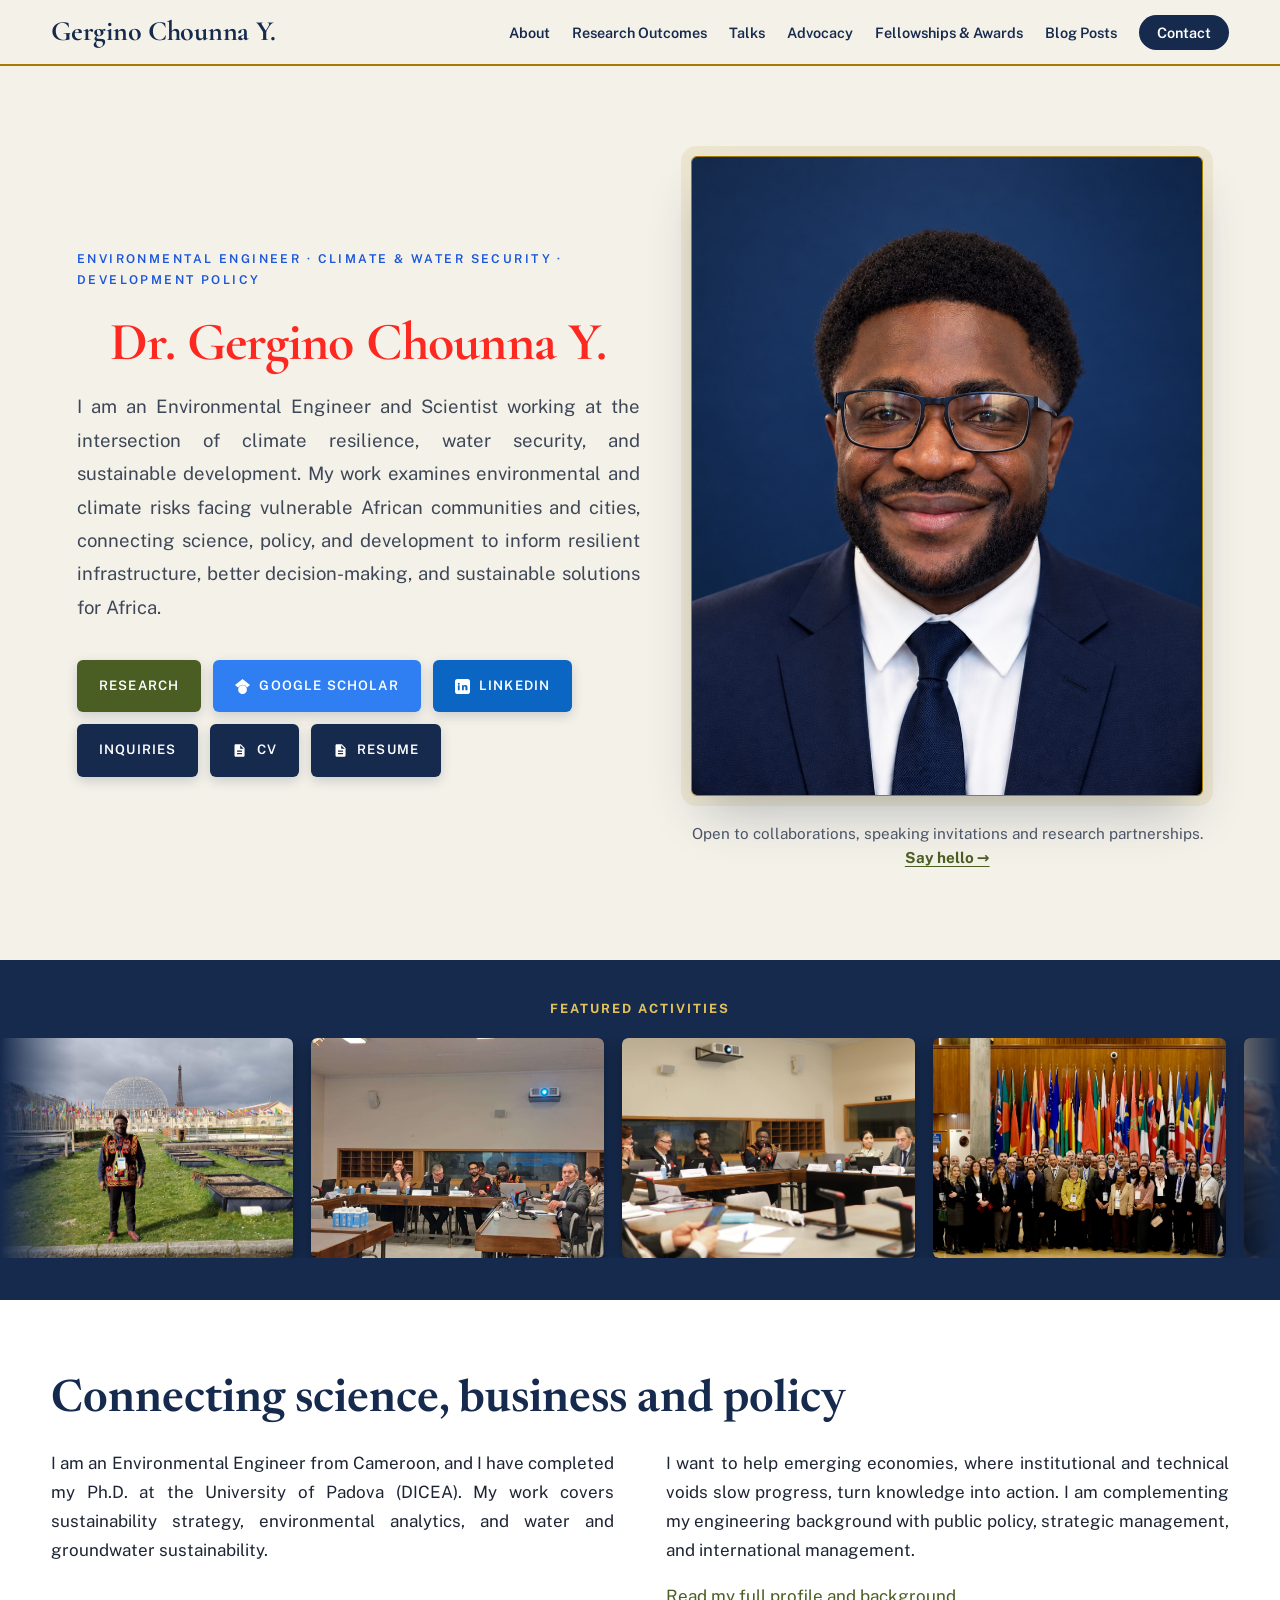
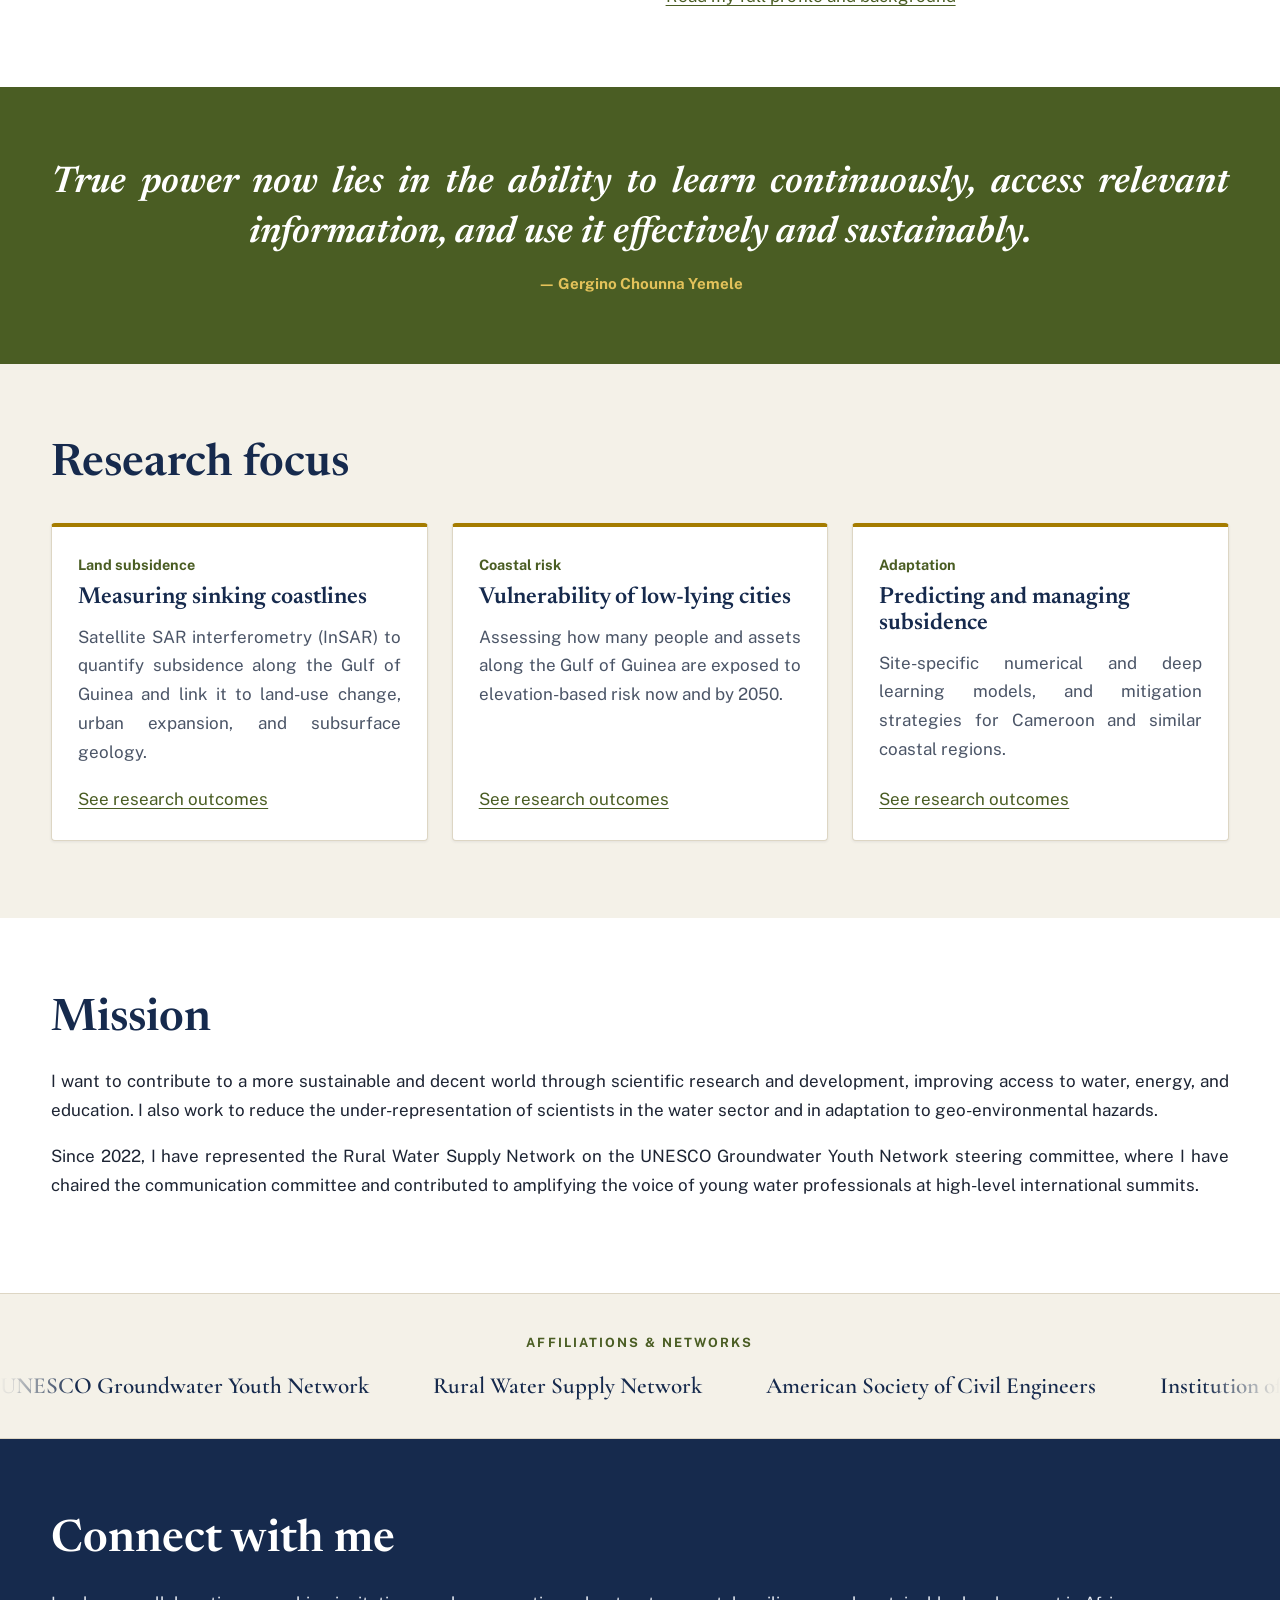
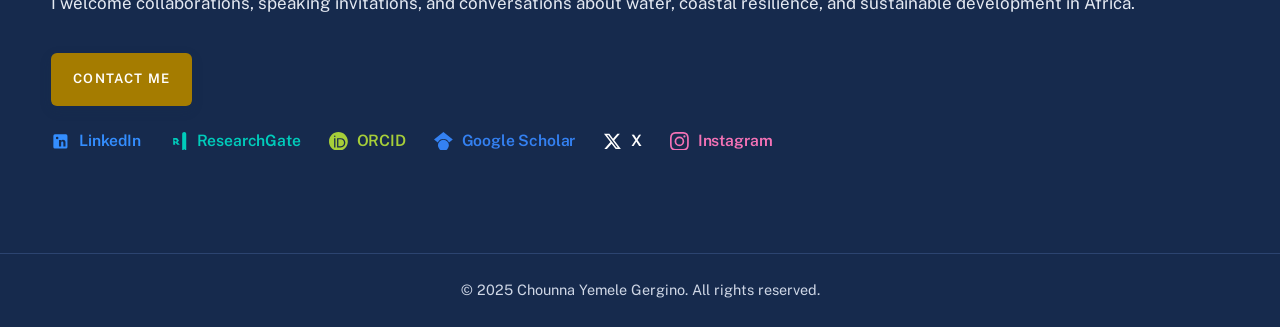
==== commit c284cb72: "Add files via upload" ====
--- a/index.html
+++ b/index.html
@@ -231,12 +231,12 @@
   <span>LinkedIn</span>
 </a>
 <a class="btn" href="contact.html">Inquiries</a>
-<a class="btn" href="Gergino_CV.pdf" download="Gergino_CV.pdf" target="_blank" rel="noopener noreferrer">
-  <svg viewBox="0 0 24 24" aria-hidden="true"><path fill="#ffffff" d="M19 9h-4V3H9v6H5l7 7 7-7zM5 18v2h14v-2H5z"/></svg>
+<a class="btn" href="Gergino_CV.pdf" target="_blank" rel="noopener noreferrer">
+  <svg viewBox="0 0 24 24" aria-hidden="true"><path fill="#ffffff" d="M14 2H6c-1.1 0-1.99.9-1.99 2L4 20c0 1.1.89 2 1.99 2H18c1.1 0 2-.9 2-2V8l-6-6zm2 16H8v-2h8v2zm0-4H8v-2h8v2zm-3-5V3.5L18.5 9H13z"/></svg>
   <span>CV</span>
 </a>
-<a class="btn" href="Gergino_Resume.pdf" download="Gergino_Resume.pdf" target="_blank" rel="noopener noreferrer">
-  <svg viewBox="0 0 24 24" aria-hidden="true"><path fill="#ffffff" d="M19 9h-4V3H9v6H5l7 7 7-7zM5 18v2h14v-2H5z"/></svg>
+<a class="btn" href="Gergino_Resume.pdf" target="_blank" rel="noopener noreferrer">
+  <svg viewBox="0 0 24 24" aria-hidden="true"><path fill="#ffffff" d="M14 2H6c-1.1 0-1.99.9-1.99 2L4 20c0 1.1.89 2 1.99 2H18c1.1 0 2-.9 2-2V8l-6-6zm2 16H8v-2h8v2zm0-4H8v-2h8v2zm-3-5V3.5L18.5 9H13z"/></svg>
   <span>Resume</span>
 </a>
 </div>
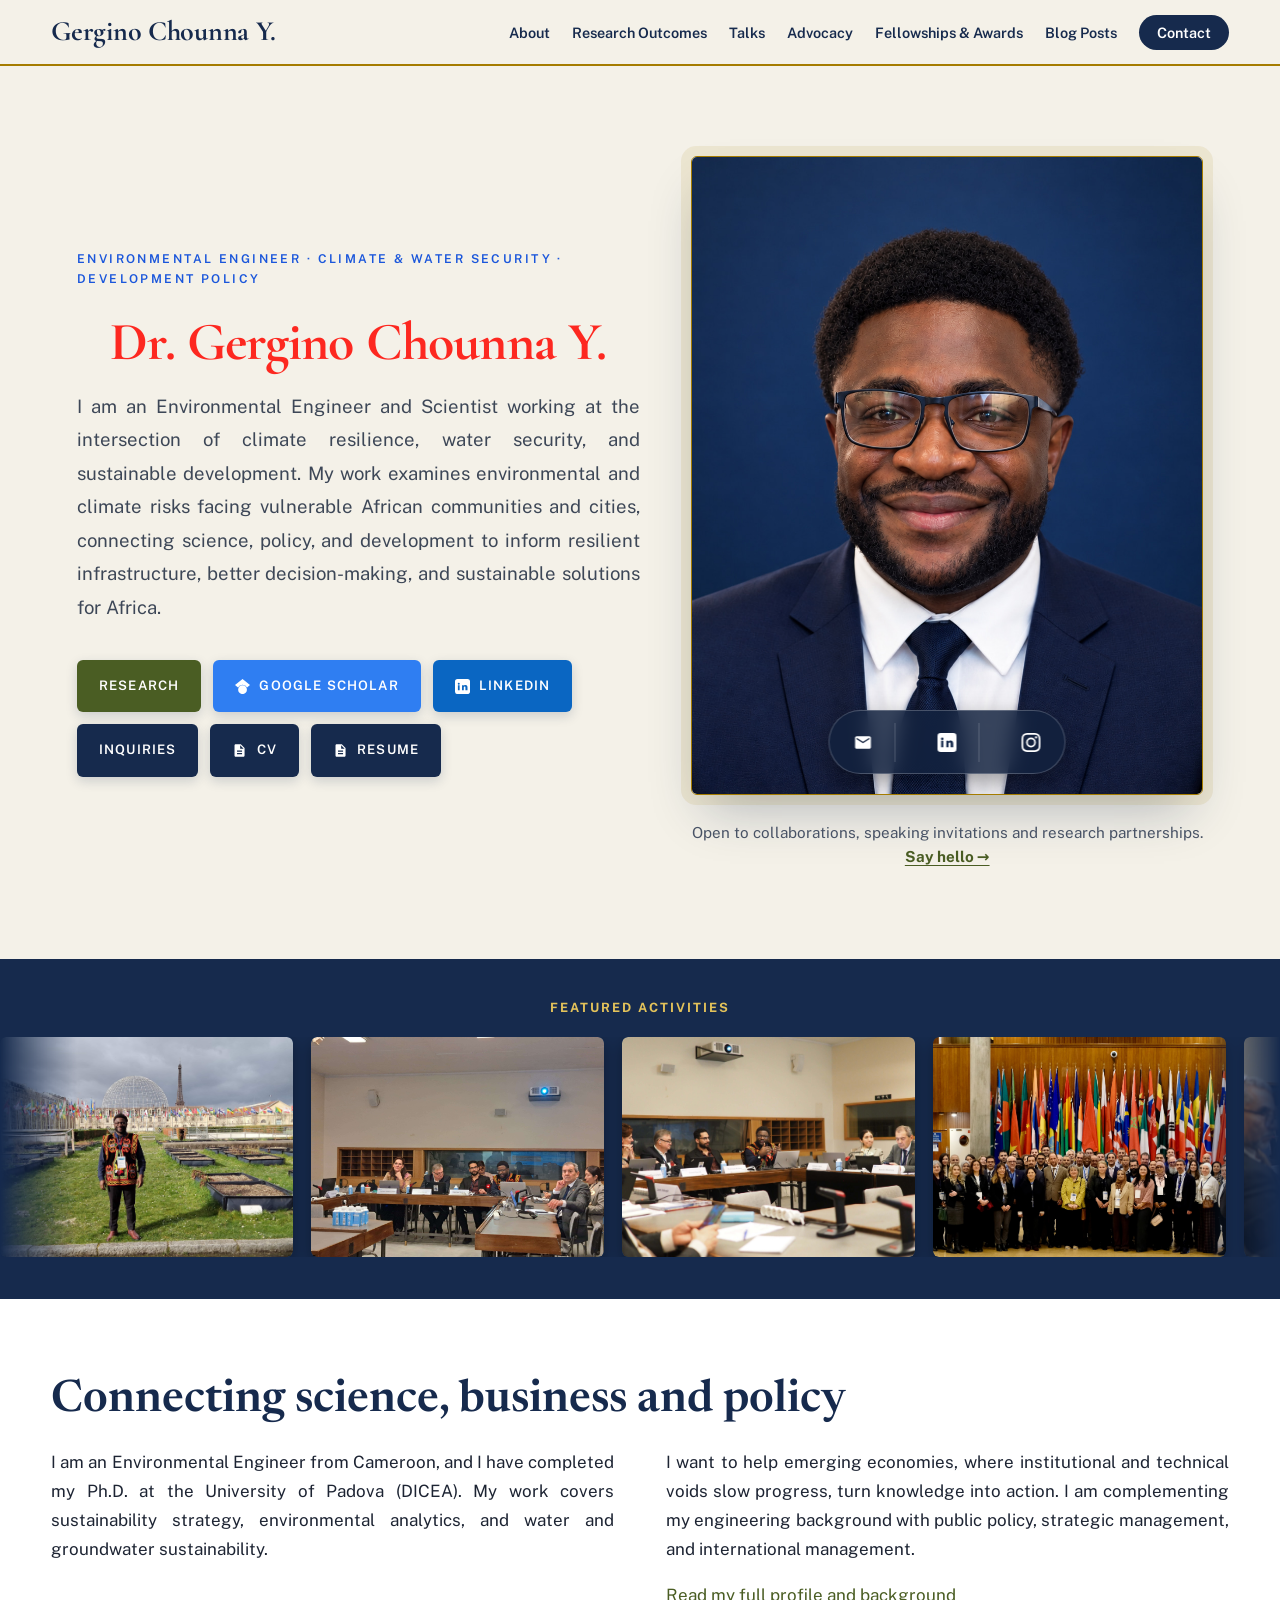
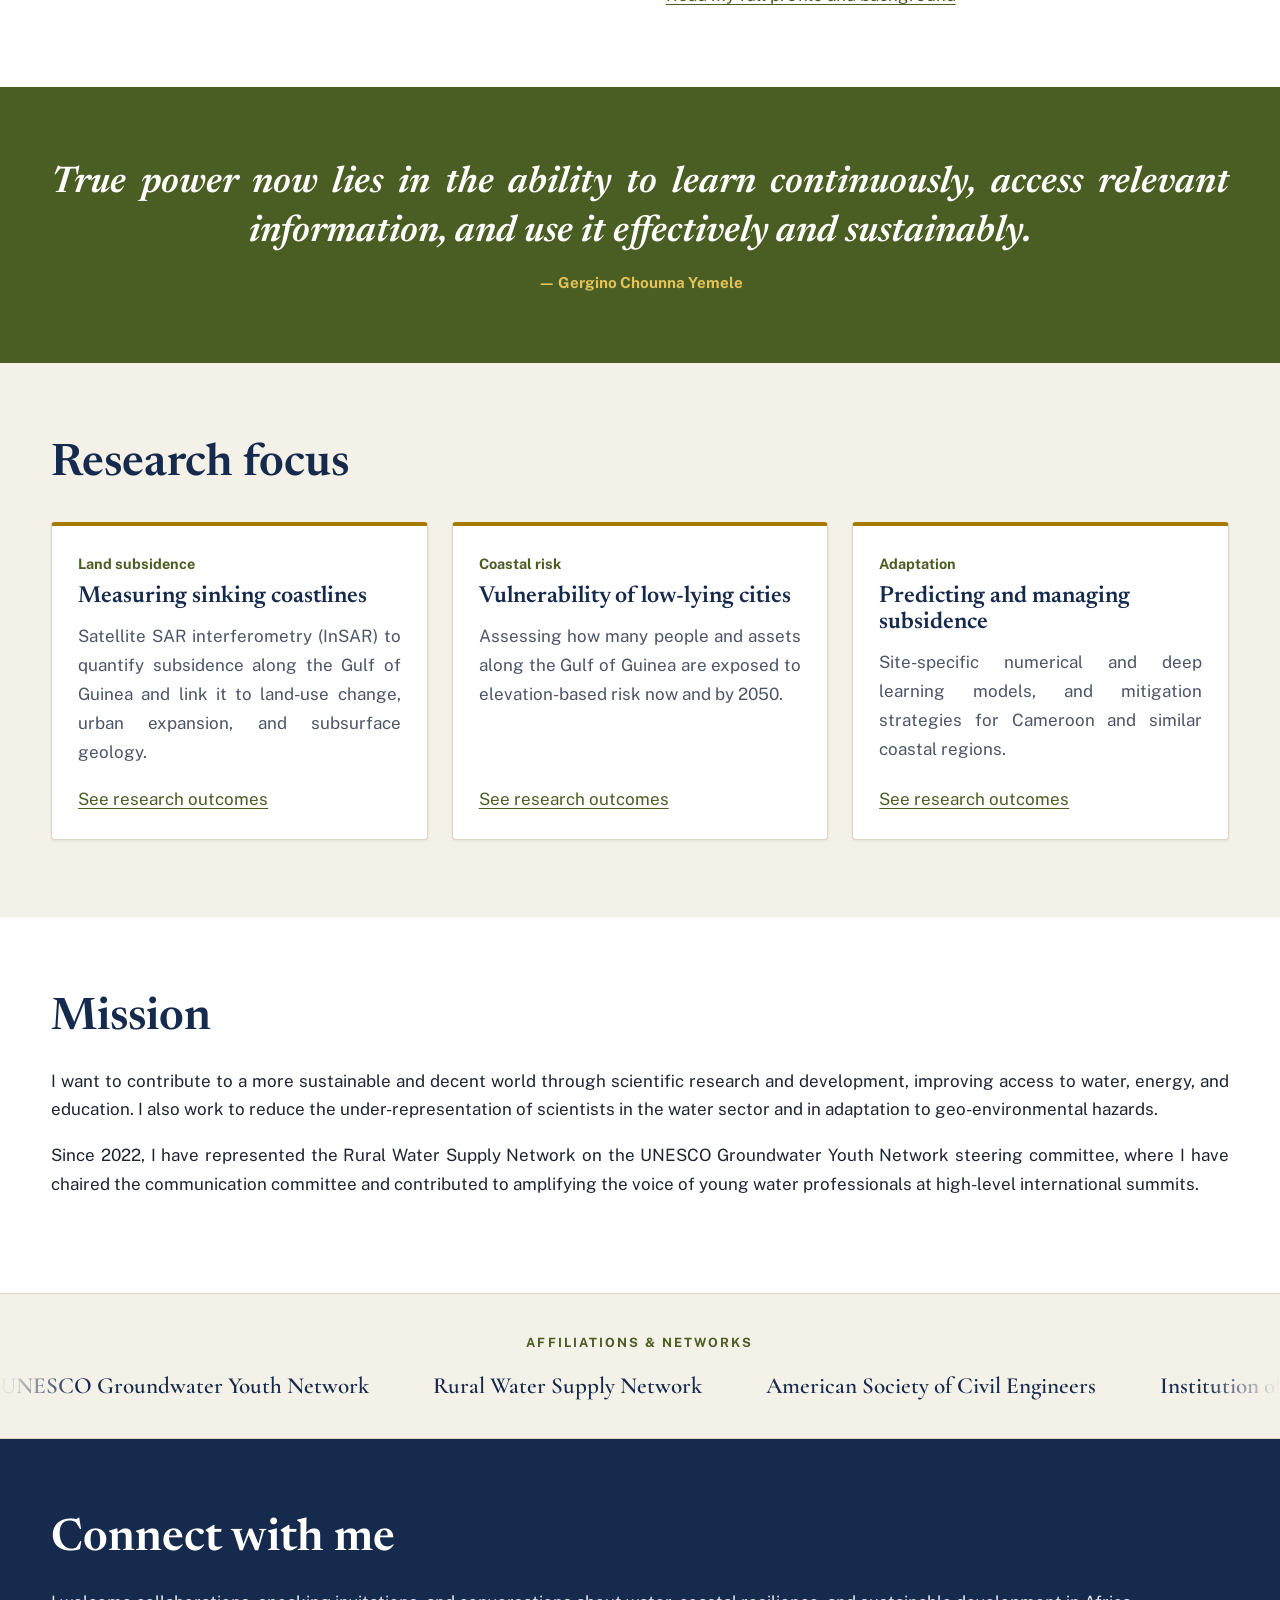
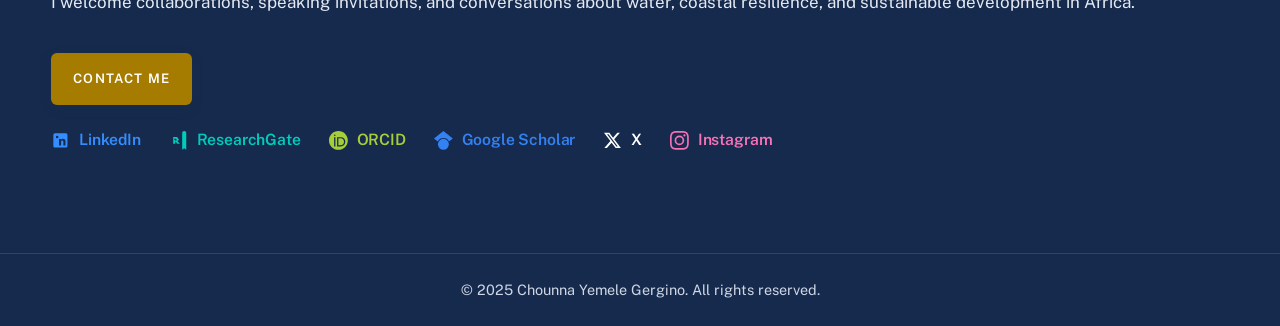
==== commit 0b6d508f: "Add files via upload" ====
--- a/index.html
+++ b/index.html
@@ -187,6 +187,16 @@
 .lb button:hover,.lb button:focus-visible{background:rgba(255,255,255,.3);outline:2px solid var(--gold-lt)}
 .lb .x{top:18px;right:18px}.lb .pv{left:18px;top:50%;margin-top:-24px}.lb .nx{right:18px;top:50%;margin-top:-24px}
 .lb .cap{position:absolute;left:0;right:0;bottom:16px;padding:0 72px;text-align:center;color:#e8edf6;font-size:.95rem}
+/* Portrait overlay pill bar */
+.portrait-card{position:relative;display:block;width:100%;border-radius:6px;overflow:hidden;border:1px solid var(--gold);box-shadow:0 0 0 10px rgba(165,124,0,.10),0 26px 50px -14px rgba(22,42,77,.3);background:var(--cream)}
+.portrait-card img{width:100%;aspect-ratio:4/5;object-fit:cover;object-position:center 15%;display:block;border:0;border-radius:0;box-shadow:none}
+.photo-socials{position:absolute;bottom:20px;left:50%;transform:translateX(-50%);display:inline-flex;align-items:center;background:rgba(18,34,62,.84);backdrop-filter:blur(10px);-webkit-backdrop-filter:blur(10px);border:1px solid rgba(255,255,255,.22);border-radius:999px;padding:0 2px;box-shadow:0 8px 24px rgba(0,0,0,.38);z-index:2}
+.photo-socials a{display:flex;align-items:center;justify-content:center;padding:10px 22px;color:#fff;text-decoration:none;border-right:1px solid rgba(255,255,255,.18);transition:background .2s,color .2s,transform .15s}
+.photo-socials a:last-child{border-right:none}
+.photo-socials a:hover{background:rgba(255,255,255,.15);color:var(--gold-lt);transform:translateY(-1px)}
+.photo-socials svg{width:19px;height:19px;display:block}
+@media (max-width:600px){.photo-socials{bottom:14px}.photo-socials a{padding:8px 16px}.photo-socials svg{width:16px;height:16px}}
+
 </style>
 <script>document.documentElement.className+=" js"</script>
 </head>
@@ -241,7 +251,23 @@
 </a>
 </div>
 </div>
-<div class="portrait"><img alt="Smiling portrait of Dr. Gergino Chounna Yemele" decoding="async" fetchpriority="high" src="Chounna3.jpg"/><p class="greet">Open to collaborations, speaking invitations and research partnerships. <a href="contact.html">Say hello →</a></p></div>
+<div class="portrait">
+<div class="portrait-card">
+<img alt="Smiling portrait of Dr. Gergino Chounna Yemele" decoding="async" fetchpriority="high" src="Chounna3.jpg"/>
+<nav class="photo-socials" aria-label="Social media quick links">
+<a href="contact.html" title="Email / Contact">
+  <svg viewBox="0 0 24 24" aria-hidden="true"><path fill="currentColor" d="M20 4H4c-1.1 0-2 .9-2 2v12c0 1.1.9 2 2 2h16c1.1 0 2-.9 2-2V6c0-1.1-.9-2-2-2zm0 4l-8 5-8-5V6l8 5 8-5v2z"/></svg>
+</a>
+<a href="https://www.linkedin.com/in/gergino-chounna-yemele/" target="_blank" rel="noopener noreferrer" title="LinkedIn">
+  <svg viewBox="0 0 24 24" aria-hidden="true"><rect width="24" height="24" rx="4" fill="currentColor"/><path fill="#162a4d" d="M7.4 9.8H4.6V18h2.8V9.8zM6 5.8a1.6 1.6 0 1 0 0 3.2 1.6 1.6 0 0 0 0-3.2zM19.4 18h-2.8v-4.3c0-1-.3-1.7-1.3-1.7-.7 0-1.1.5-1.3 1v5H11.2s.04-7.4 0-8.2h2.8v1.2c.4-.6 1-1.4 2.6-1.4 1.9 0 3.3 1.2 3.3 3.9V18z"/></svg>
+</a>
+<a href="https://www.instagram.com/gergino_chounna/" target="_blank" rel="noopener noreferrer" title="Instagram">
+  <svg viewBox="0 0 24 24" aria-hidden="true"><path fill="currentColor" d="M12 2.163c3.204 0 3.584.012 4.85.07 3.252.148 4.771 1.691 4.919 4.919.058 1.265.069 1.645.069 4.849 0 3.205-.012 3.584-.069 4.849-.149 3.225-1.664 4.771-4.919 4.919-1.266.058-1.644.07-4.85.07-3.204 0-3.584-.012-4.849-.07-3.26-.149-4.771-1.699-4.919-4.92-.058-1.265-.07-1.644-.07-4.849 0-3.204.013-3.583.07-4.849.149-3.227 1.664-4.771 4.919-4.919 1.266-.057 1.645-.069 4.849-.069zm0-2.163c-3.259 0-3.667.014-4.947.072-4.358.2-6.78 2.618-6.98 6.98-.059 1.281-.073 1.689-.073 4.948 0 3.259.014 3.668.072 4.948.2 4.358 2.618 6.78 6.98 6.98 1.281.058 1.689.072 4.948.072 3.259 0 3.668-.014 4.948-.072 4.354-.2 6.782-2.618 6.979-6.98.059-1.28.073-1.689.073-4.948 0-3.259-.014-3.667-.072-4.947-.196-4.354-2.617-6.78-6.979-6.98-1.281-.059-1.69-.073-4.949-.073zm0 5.838a6.162 6.162 0 1 0 0 12.324 6.162 6.162 0 0 0 0-12.324zm0 10.162a4 4 0 1 1 0-8 4 4 0 0 1 0 8zm6.406-11.845a1.44 1.44 0 1 0 0 2.881 1.44 1.44 0 0 0 0-2.881z"/></svg>
+</a>
+</nav>
+</div>
+<p class="greet">Open to collaborations, speaking invitations and research partnerships. <a href="contact.html">Say hello →</a></p>
+</div>
 </div>
 </div>
 <div class="strip photos">
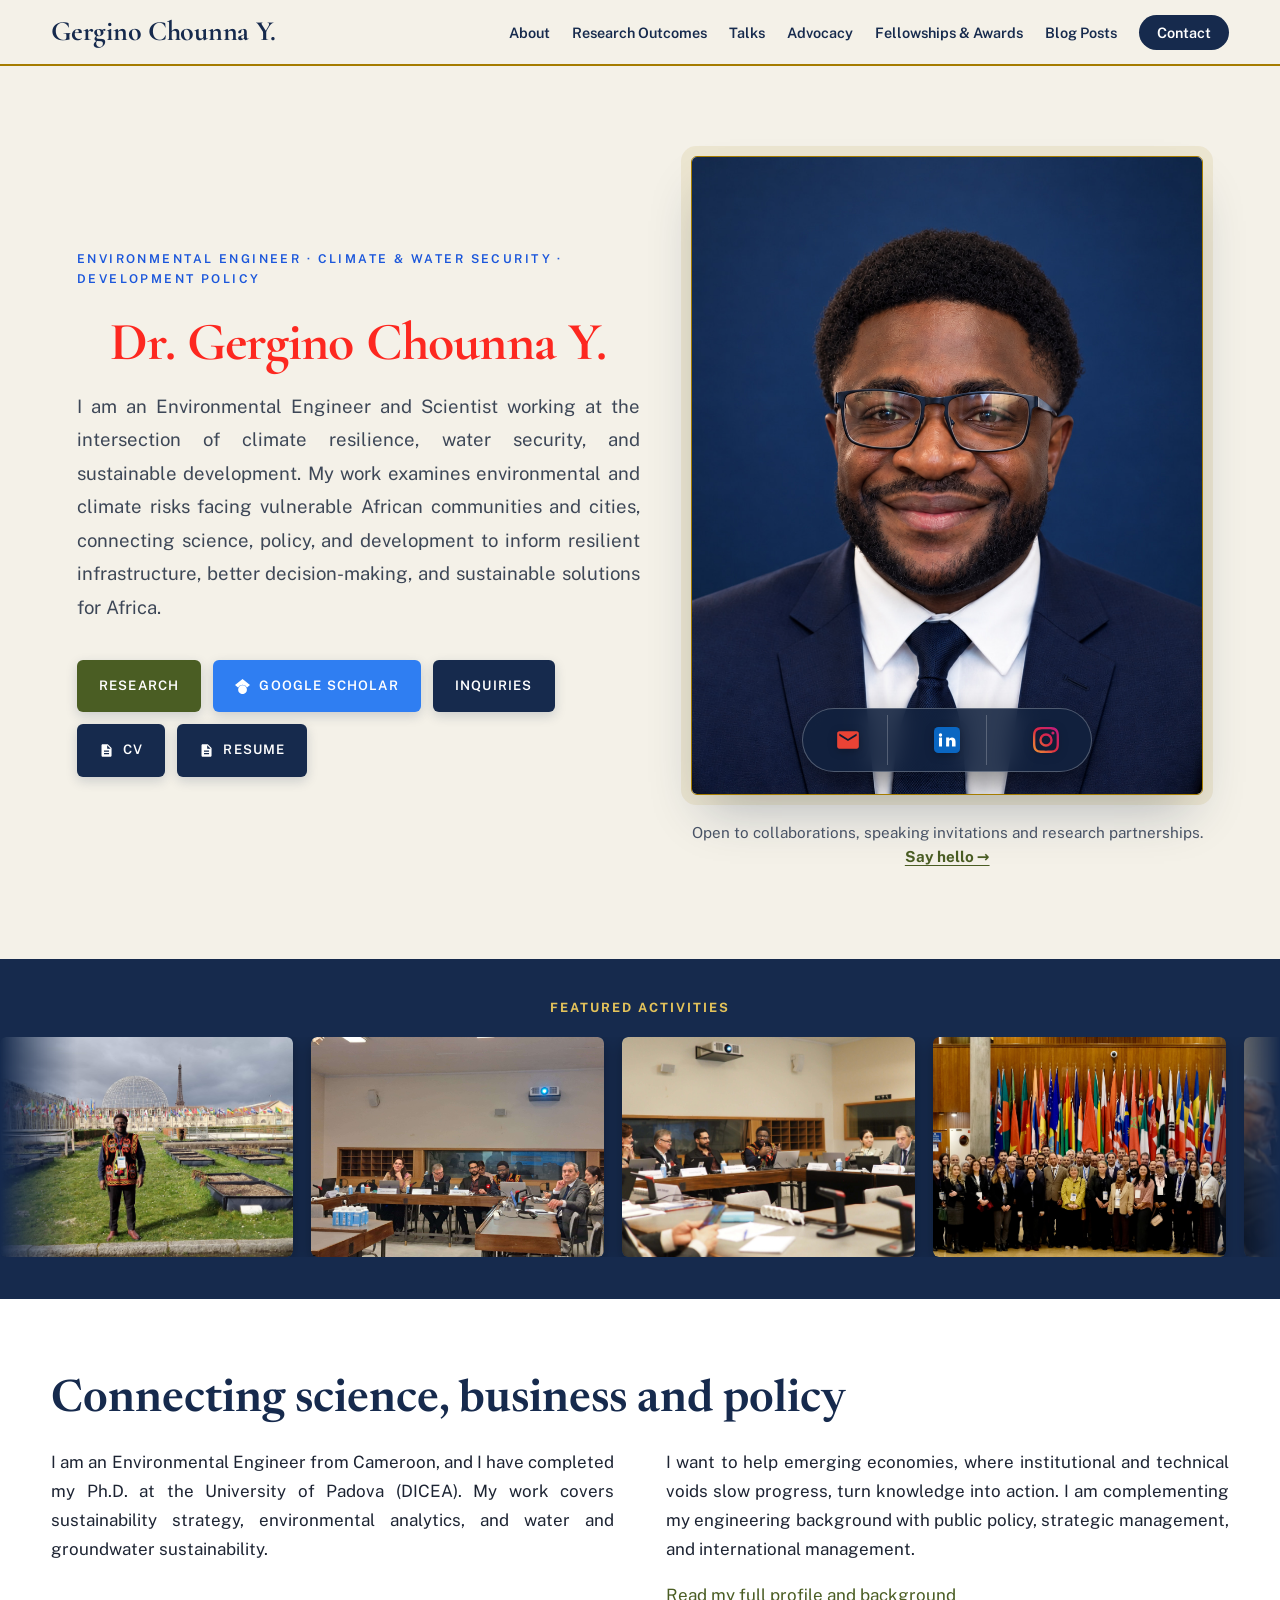
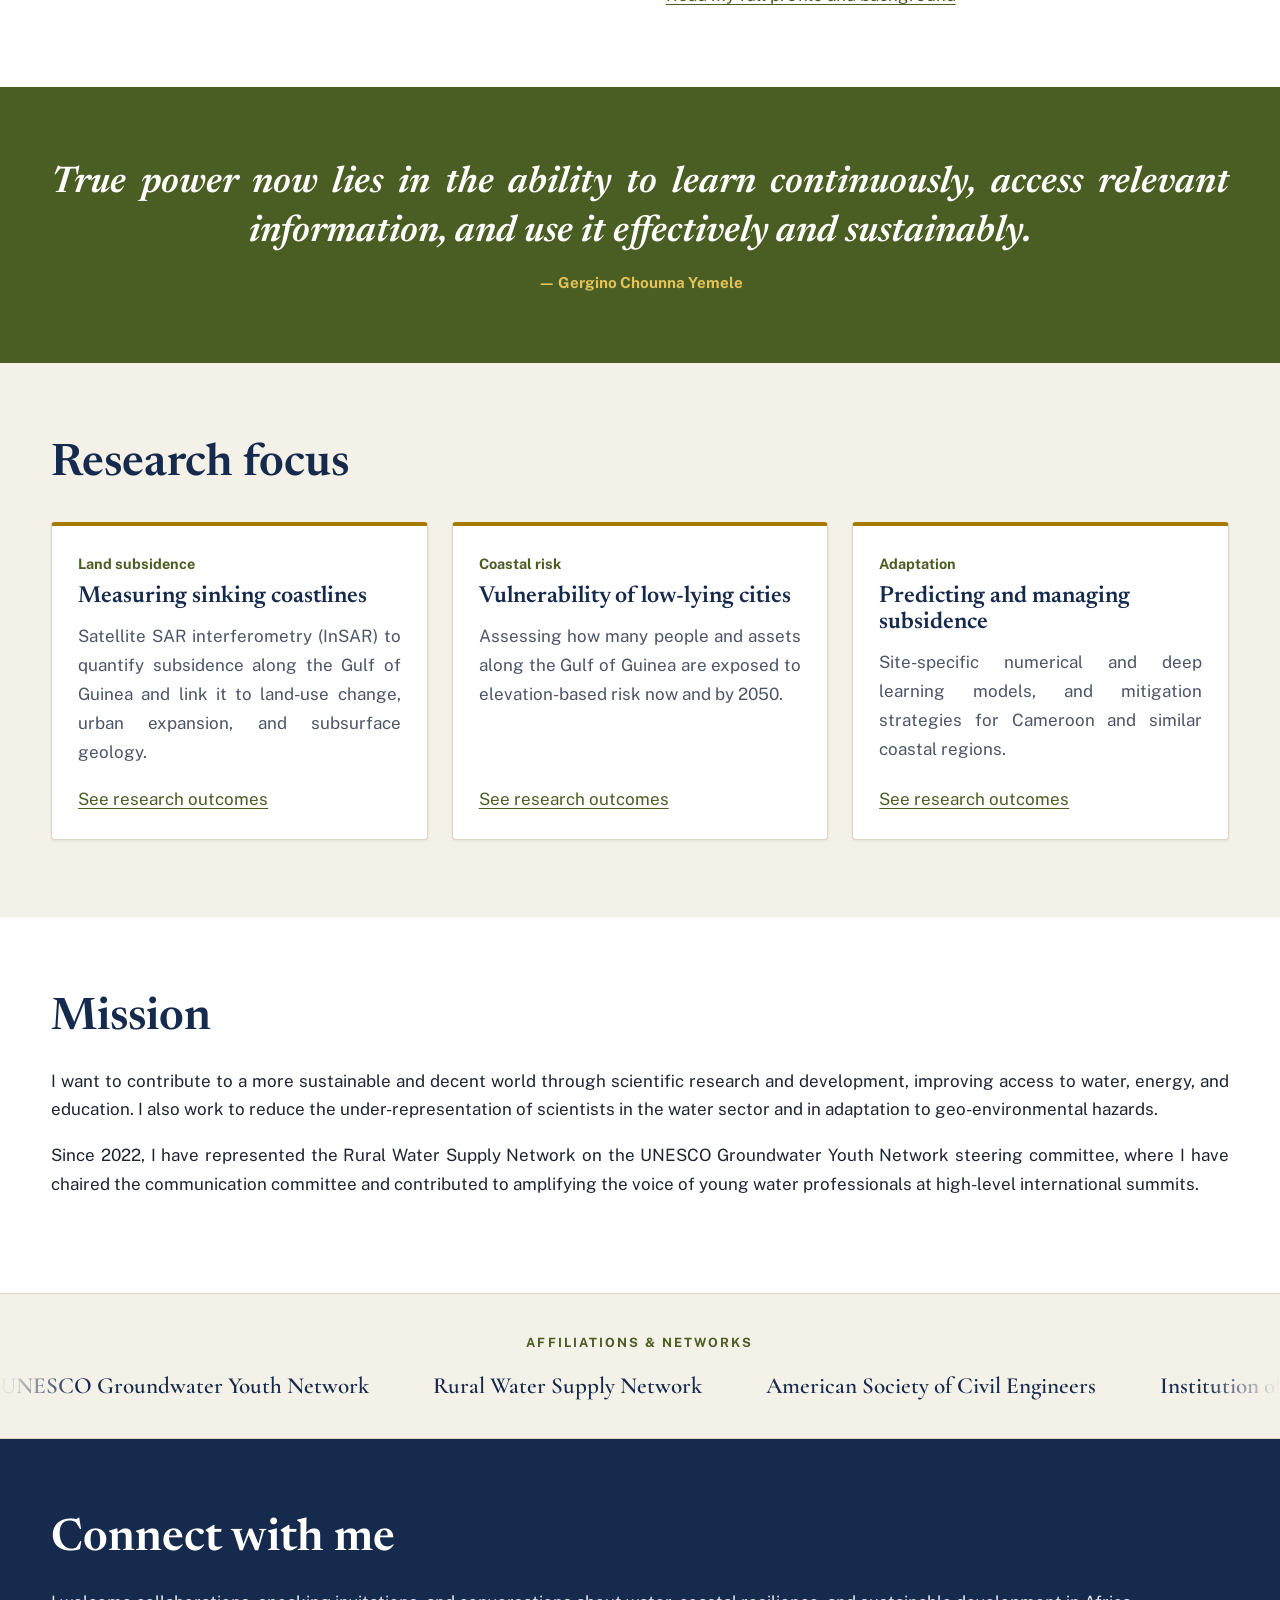
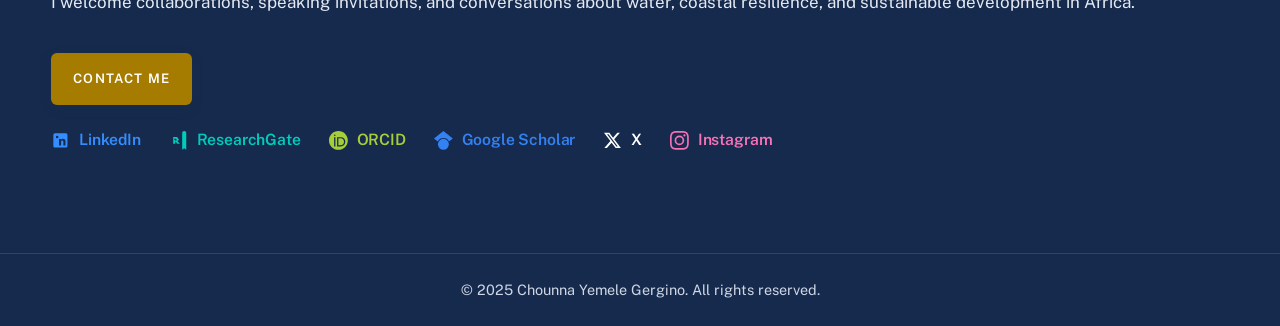
==== commit 5f579d8c: "Add files via upload" ====
--- a/index.html
+++ b/index.html
@@ -190,12 +190,13 @@
 /* Portrait overlay pill bar */
 .portrait-card{position:relative;display:block;width:100%;border-radius:6px;overflow:hidden;border:1px solid var(--gold);box-shadow:0 0 0 10px rgba(165,124,0,.10),0 26px 50px -14px rgba(22,42,77,.3);background:var(--cream)}
 .portrait-card img{width:100%;aspect-ratio:4/5;object-fit:cover;object-position:center 15%;display:block;border:0;border-radius:0;box-shadow:none}
-.photo-socials{position:absolute;bottom:20px;left:50%;transform:translateX(-50%);display:inline-flex;align-items:center;background:rgba(18,34,62,.84);backdrop-filter:blur(10px);-webkit-backdrop-filter:blur(10px);border:1px solid rgba(255,255,255,.22);border-radius:999px;padding:0 2px;box-shadow:0 8px 24px rgba(0,0,0,.38);z-index:2}
-.photo-socials a{display:flex;align-items:center;justify-content:center;padding:10px 22px;color:#fff;text-decoration:none;border-right:1px solid rgba(255,255,255,.18);transition:background .2s,color .2s,transform .15s}
-.photo-socials a:last-child{border-right:none}
-.photo-socials a:hover{background:rgba(255,255,255,.15);color:var(--gold-lt);transform:translateY(-1px)}
-.photo-socials svg{width:19px;height:19px;display:block}
-@media (max-width:600px){.photo-socials{bottom:14px}.photo-socials a{padding:8px 16px}.photo-socials svg{width:16px;height:16px}}
+.photo-socials{position:absolute;bottom:22px;left:50%;transform:translateX(-50%);display:inline-flex;align-items:center;background:rgba(18,34,62,.88);backdrop-filter:blur(12px);-webkit-backdrop-filter:blur(12px);border:1.5px solid rgba(255,255,255,.26);border-radius:999px;padding:3px 6px;box-shadow:0 12px 30px rgba(0,0,0,.45);z-index:2}
+.photo-socials a{display:flex;align-items:center;justify-content:center;padding:12px 26px;text-decoration:none;border-right:1px solid rgba(255,255,255,.22);transition:background .2s,transform .18s;border-radius:0}
+.photo-socials a:first-child{border-top-left-radius:999px;border-bottom-left-radius:999px}
+.photo-socials a:last-child{border-right:none;border-top-right-radius:999px;border-bottom-right-radius:999px}
+.photo-socials a:hover{background:rgba(255,255,255,.18);transform:translateY(-2px)}
+.photo-socials svg{width:26px;height:26px;display:block;filter:drop-shadow(0 2px 4px rgba(0,0,0,.25))}
+@media (max-width:600px){.photo-socials{bottom:14px;padding:2px 4px}.photo-socials a{padding:9px 18px}.photo-socials svg{width:22px;height:22px}}
 
 </style>
 <script>document.documentElement.className+=" js"</script>
@@ -236,10 +237,6 @@
   <svg viewBox="0 0 24 24" aria-hidden="true"><path fill="#ffffff" d="M12 24a7 7 0 1 1 0-14 7 7 0 0 1 0 14zm0-24L0 9.5l4.838 3.94A8 8 0 0 1 12 9a8 8 0 0 1 7.162 4.44L24 9.5z"/></svg>
   <span>Google Scholar</span>
 </a>
-<a class="btn btn-linkedin" href="https://www.linkedin.com/in/gergino-chounna-yemele/" target="_blank" rel="noopener noreferrer">
-  <svg viewBox="0 0 24 24" aria-hidden="true"><rect width="24" height="24" rx="4" fill="#ffffff"/><path fill="#0a66c2" d="M7.4 9.8H4.6V18h2.8V9.8zM6 5.8a1.6 1.6 0 1 0 0 3.2 1.6 1.6 0 0 0 0-3.2zM19.4 18h-2.8v-4.3c0-1-.3-1.7-1.3-1.7-.7 0-1.1.5-1.3 1v5H11.2s.04-7.4 0-8.2h2.8v1.2c.4-.6 1-1.4 2.6-1.4 1.9 0 3.3 1.2 3.3 3.9V18z"/></svg>
-  <span>LinkedIn</span>
-</a>
 <a class="btn" href="contact.html">Inquiries</a>
 <a class="btn" href="Gergino_CV.pdf" target="_blank" rel="noopener noreferrer">
   <svg viewBox="0 0 24 24" aria-hidden="true"><path fill="#ffffff" d="M14 2H6c-1.1 0-1.99.9-1.99 2L4 20c0 1.1.89 2 1.99 2H18c1.1 0 2-.9 2-2V8l-6-6zm2 16H8v-2h8v2zm0-4H8v-2h8v2zm-3-5V3.5L18.5 9H13z"/></svg>
@@ -255,14 +252,25 @@
 <div class="portrait-card">
 <img alt="Smiling portrait of Dr. Gergino Chounna Yemele" decoding="async" fetchpriority="high" src="Chounna3.jpg"/>
 <nav class="photo-socials" aria-label="Social media quick links">
-<a href="contact.html" title="Email / Contact">
-  <svg viewBox="0 0 24 24" aria-hidden="true"><path fill="currentColor" d="M20 4H4c-1.1 0-2 .9-2 2v12c0 1.1.9 2 2 2h16c1.1 0 2-.9 2-2V6c0-1.1-.9-2-2-2zm0 4l-8 5-8-5V6l8 5 8-5v2z"/></svg>
-</a>
-<a href="https://www.linkedin.com/in/gergino-chounna-yemele/" target="_blank" rel="noopener noreferrer" title="LinkedIn">
-  <svg viewBox="0 0 24 24" aria-hidden="true"><rect width="24" height="24" rx="4" fill="currentColor"/><path fill="#162a4d" d="M7.4 9.8H4.6V18h2.8V9.8zM6 5.8a1.6 1.6 0 1 0 0 3.2 1.6 1.6 0 0 0 0-3.2zM19.4 18h-2.8v-4.3c0-1-.3-1.7-1.3-1.7-.7 0-1.1.5-1.3 1v5H11.2s.04-7.4 0-8.2h2.8v1.2c.4-.6 1-1.4 2.6-1.4 1.9 0 3.3 1.2 3.3 3.9V18z"/></svg>
-</a>
-<a href="https://www.instagram.com/gergino_chounna/" target="_blank" rel="noopener noreferrer" title="Instagram">
-  <svg viewBox="0 0 24 24" aria-hidden="true"><path fill="currentColor" d="M12 2.163c3.204 0 3.584.012 4.85.07 3.252.148 4.771 1.691 4.919 4.919.058 1.265.069 1.645.069 4.849 0 3.205-.012 3.584-.069 4.849-.149 3.225-1.664 4.771-4.919 4.919-1.266.058-1.644.07-4.85.07-3.204 0-3.584-.012-4.849-.07-3.26-.149-4.771-1.699-4.919-4.92-.058-1.265-.07-1.644-.07-4.849 0-3.204.013-3.583.07-4.849.149-3.227 1.664-4.771 4.919-4.919 1.266-.057 1.645-.069 4.849-.069zm0-2.163c-3.259 0-3.667.014-4.947.072-4.358.2-6.78 2.618-6.98 6.98-.059 1.281-.073 1.689-.073 4.948 0 3.259.014 3.668.072 4.948.2 4.358 2.618 6.78 6.98 6.98 1.281.058 1.689.072 4.948.072 3.259 0 3.668-.014 4.948-.072 4.354-.2 6.782-2.618 6.979-6.98.059-1.28.073-1.689.073-4.948 0-3.259-.014-3.667-.072-4.947-.196-4.354-2.617-6.78-6.979-6.98-1.281-.059-1.69-.073-4.949-.073zm0 5.838a6.162 6.162 0 1 0 0 12.324 6.162 6.162 0 0 0 0-12.324zm0 10.162a4 4 0 1 1 0-8 4 4 0 0 1 0 8zm6.406-11.845a1.44 1.44 0 1 0 0 2.881 1.44 1.44 0 0 0 0-2.881z"/></svg>
+<a class="ps-email" href="contact.html" title="Email / Contact">
+  <svg viewBox="0 0 24 24" aria-hidden="true"><path fill="#ea4335" d="M20 4H4c-1.1 0-2 .9-2 2v12c0 1.1.9 2 2 2h16c1.1 0 2-.9 2-2V6c0-1.1-.9-2-2-2zm0 4l-8 5-8-5V6l8 5 8-5v2z"/></svg>
+</a>
+<a class="ps-linkedin" href="https://www.linkedin.com/in/gergino-chounna-yemele/" target="_blank" rel="noopener noreferrer" title="LinkedIn">
+  <svg viewBox="0 0 24 24" aria-hidden="true"><rect width="24" height="24" rx="4" fill="#0a66c2"/><path fill="#ffffff" d="M7.4 9.8H4.6V18h2.8V9.8zM6 5.8a1.6 1.6 0 1 0 0 3.2 1.6 1.6 0 0 0 0-3.2zM19.4 18h-2.8v-4.3c0-1-.3-1.7-1.3-1.7-.7 0-1.1.5-1.3 1v5H11.2s.04-7.4 0-8.2h2.8v1.2c.4-.6 1-1.4 2.6-1.4 1.9 0 3.3 1.2 3.3 3.9V18z"/></svg>
+</a>
+<a class="ps-instagram" href="https://www.instagram.com/gergino_chounna/" target="_blank" rel="noopener noreferrer" title="Instagram">
+  <svg viewBox="0 0 24 24" aria-hidden="true">
+    <defs>
+      <linearGradient id="ig-real-grad" x1="0%" y1="100%" x2="100%" y2="0%">
+        <stop offset="0%" stop-color="#f09433"/>
+        <stop offset="25%" stop-color="#e6683c"/>
+        <stop offset="50%" stop-color="#dc2743"/>
+        <stop offset="75%" stop-color="#cc2366"/>
+        <stop offset="100%" stop-color="#bc1888"/>
+      </linearGradient>
+    </defs>
+    <path fill="url(#ig-real-grad)" d="M12 2.163c3.204 0 3.584.012 4.85.07 3.252.148 4.771 1.691 4.919 4.919.058 1.265.069 1.645.069 4.849 0 3.205-.012 3.584-.069 4.849-.149 3.225-1.664 4.771-4.919 4.919-1.266.058-1.644.07-4.85.07-3.204 0-3.584-.012-4.849-.07-3.26-.149-4.771-1.699-4.919-4.92-.058-1.265-.07-1.644-.07-4.849 0-3.204.013-3.583.07-4.849.149-3.227 1.664-4.771 4.919-4.919 1.266-.057 1.645-.069 4.849-.069zm0-2.163c-3.259 0-3.667.014-4.947.072-4.358.2-6.78 2.618-6.98 6.98-.059 1.281-.073 1.689-.073 4.948 0 3.259.014 3.668.072 4.948.2 4.358 2.618 6.78 6.98 6.98 1.281.058 1.689.072 4.948.072 3.259 0 3.668-.014 4.948-.072 4.354-.2 6.782-2.618 6.979-6.98.059-1.28.073-1.689.073-4.948 0-3.259-.014-3.667-.072-4.947-.196-4.354-2.617-6.78-6.979-6.98-1.281-.059-1.69-.073-4.949-.073zm0 5.838a6.162 6.162 0 1 0 0 12.324 6.162 6.162 0 0 0 0-12.324zm0 10.162a4 4 0 1 1 0-8 4 4 0 0 1 0 8zm6.406-11.845a1.44 1.44 0 1 0 0 2.881 1.44 1.44 0 0 0 0-2.881z"/>
+  </svg>
 </a>
 </nav>
 </div>
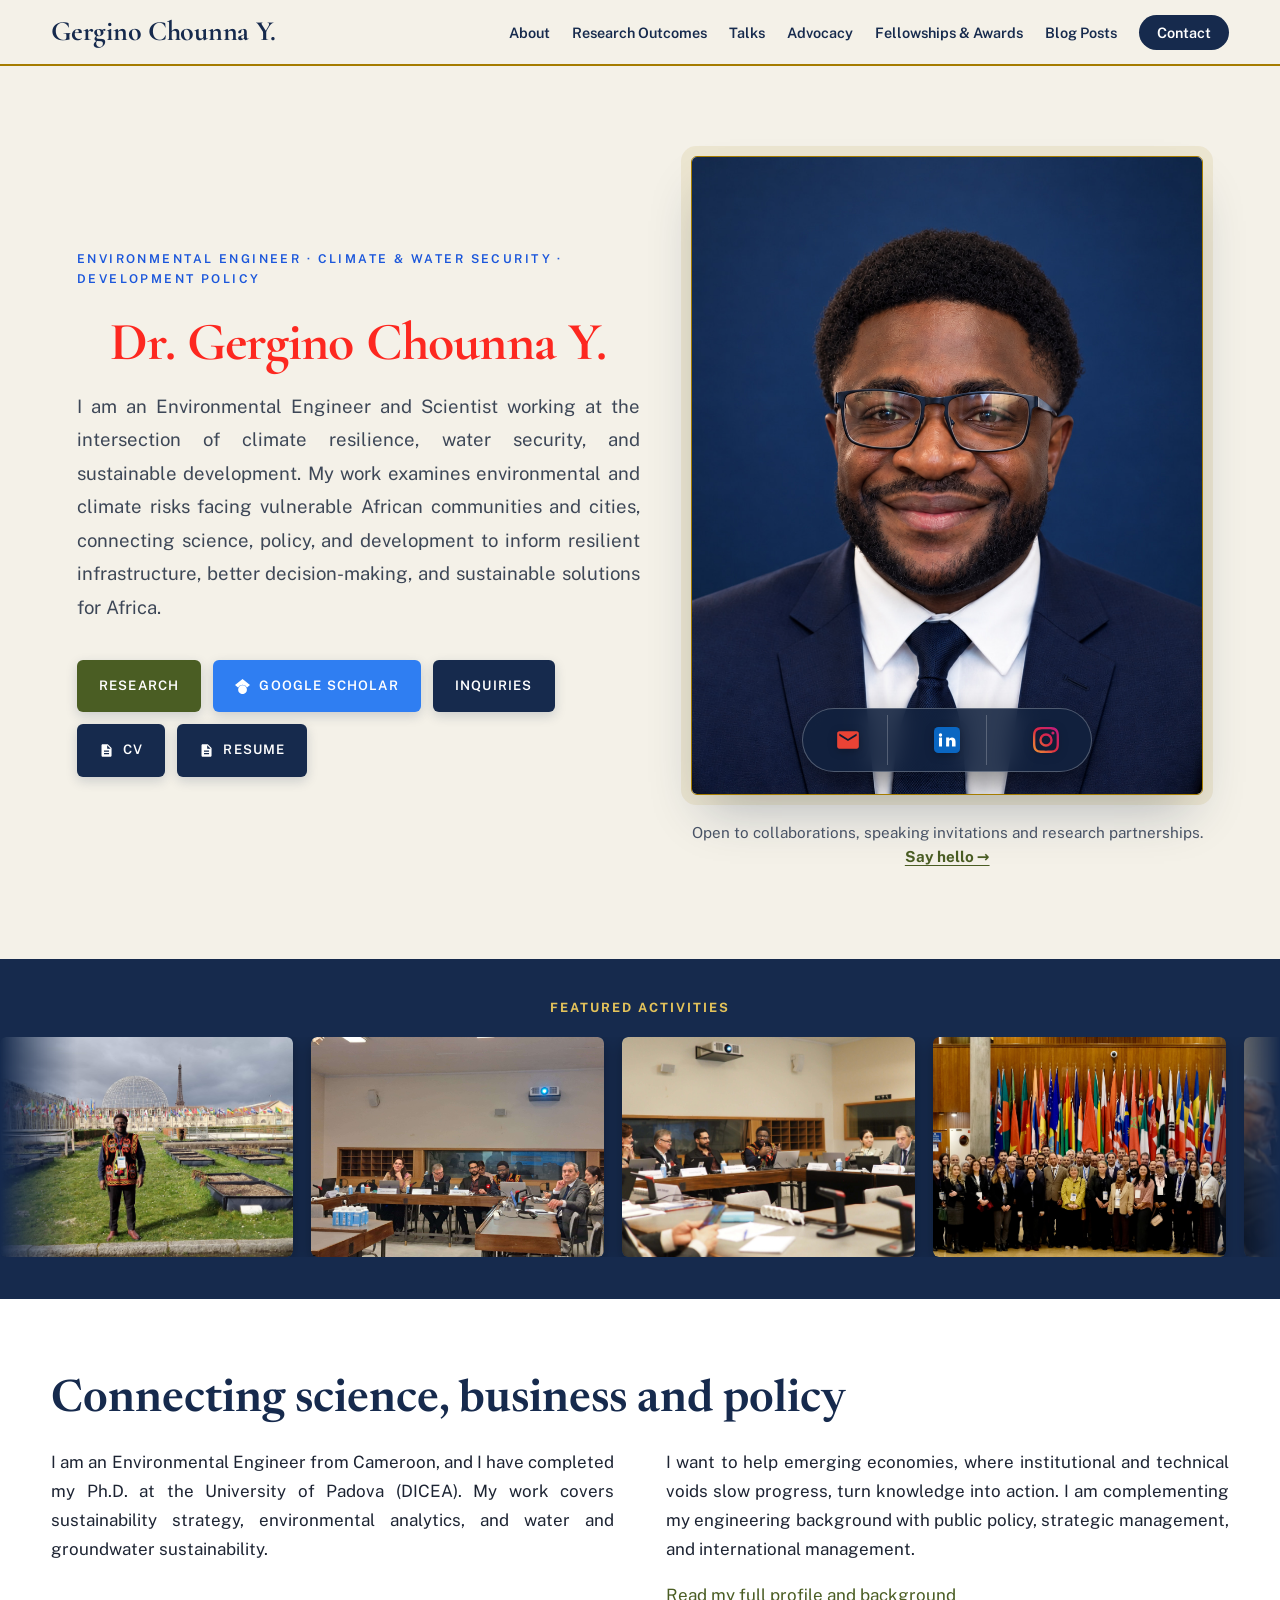
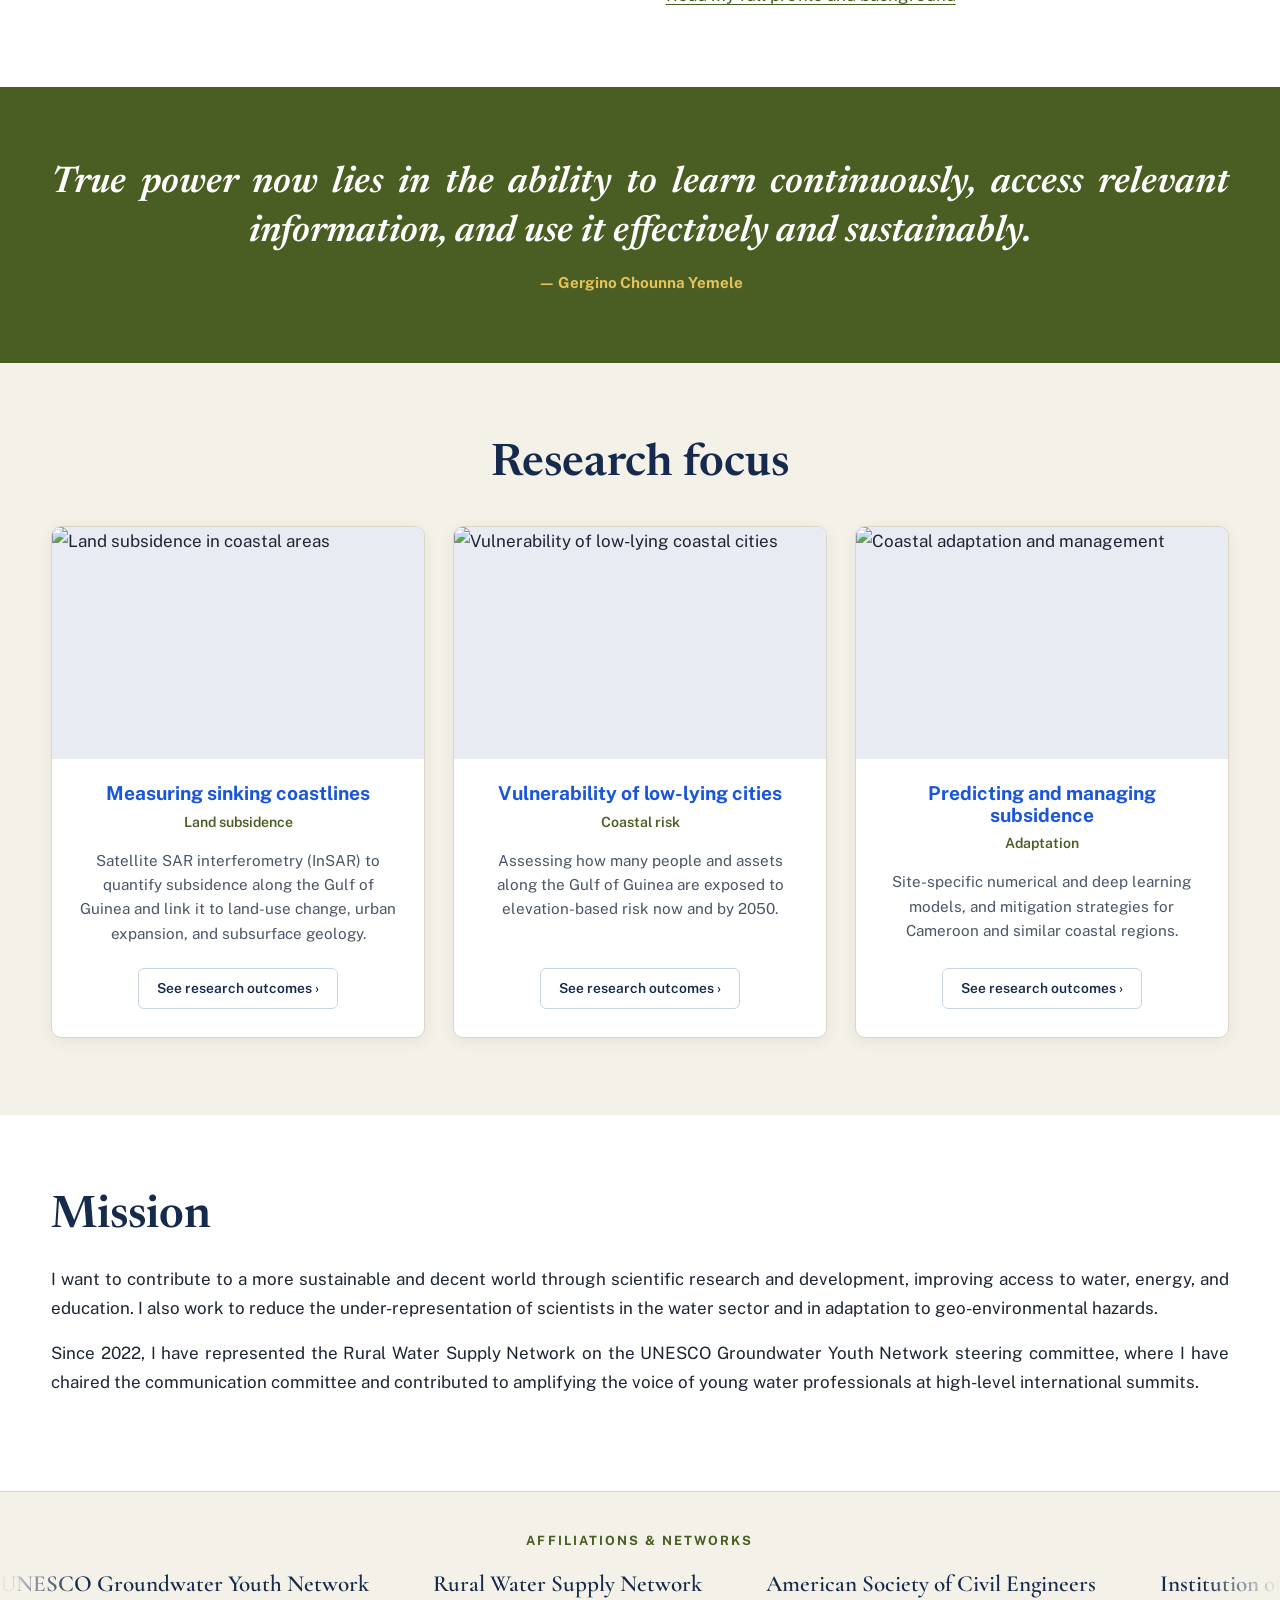
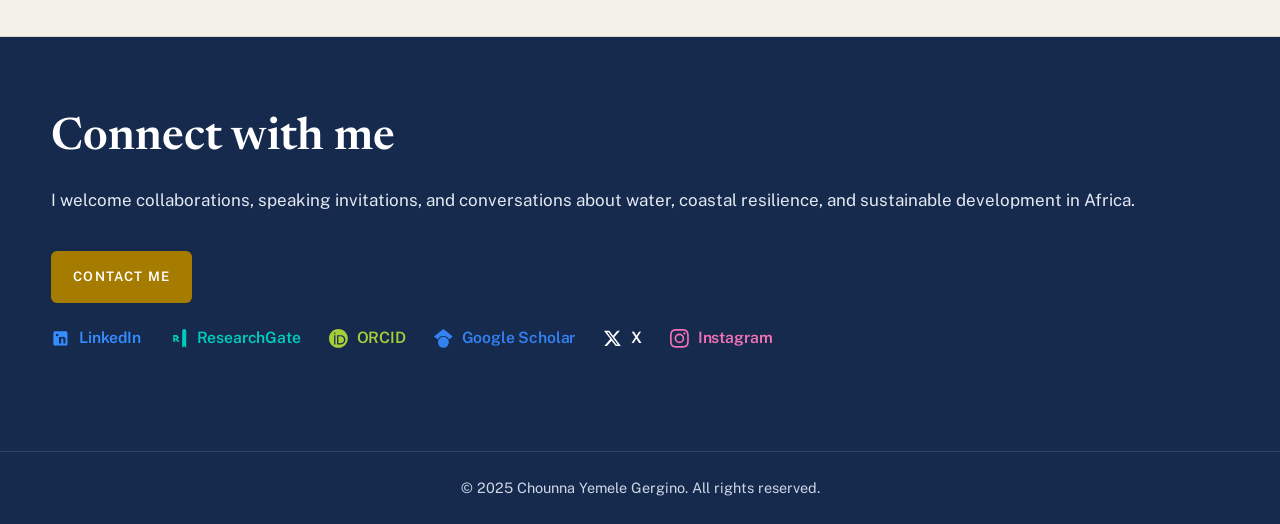
==== commit c299c9ed: "Update index.html" ====
--- a/index.html
+++ b/index.html
@@ -113,11 +113,93 @@
 .quote{background:var(--olive);padding-block:clamp(48px,6vw,72px)}
 blockquote{margin:0;color:#fff;font:italic 600 clamp(1.6rem,3vw,2.3rem)/1.35 Newsreader,serif;text-align:justify;text-align-last:center}
 blockquote cite{display:block;margin-top:16px;font:700 .95rem "Public Sans",sans-serif;font-style:normal;color:var(--gold-lt);text-align:center}
-.cards{display:grid;grid-template-columns:repeat(3,1fr);gap:24px;margin-top:32px}
-.card,.entry{background:var(--white);border:1px solid var(--line);border-top:4px solid var(--gold);border-radius:4px;padding:26px;box-shadow:0 1px 3px rgba(22,42,77,.08)}
-.card{display:flex;flex-direction:column}
-.card .tag{color:var(--olive);font-weight:700;font-size:.9rem;margin-bottom:8px}
-.card p{color:var(--mute);margin:0 0 18px;flex:1}
+
+/* Research Focus Cards (Image-Top Centered Card Style) */
+.research-sec h2{text-align:center;margin-bottom:36px}
+.cards{display:grid;grid-template-columns:repeat(3,1fr);gap:28px;margin-top:0}
+.entry{background:var(--white);border:1px solid var(--line);border-top:4px solid var(--gold);border-radius:4px;padding:26px;box-shadow:0 1px 3px rgba(22,42,77,.08)}
+.card{
+  background:var(--white);
+  border:1px solid var(--line);
+  border-radius:10px;
+  overflow:hidden;
+  box-shadow:0 4px 16px rgba(22,42,77,.07);
+  display:flex;
+  flex-direction:column;
+  transition:transform .25s ease,box-shadow .25s ease;
+}
+.card:hover{
+  transform:translateY(-4px);
+  box-shadow:0 12px 28px rgba(22,42,77,.14);
+}
+.card-img{
+  width:100%;
+  aspect-ratio:16/10;
+  overflow:hidden;
+  background:#e8ecf2;
+}
+.card-img img{
+  width:100%;
+  height:100%;
+  object-fit:cover;
+  transition:transform .45s ease;
+}
+.card:hover .card-img img{
+  transform:scale(1.04);
+}
+.card-body{
+  padding:24px 24px 28px;
+  display:flex;
+  flex-direction:column;
+  align-items:center;
+  text-align:center;
+  flex:1;
+}
+.card h3{
+  color:#1a56db;
+  font-family:'Public Sans',system-ui,sans-serif;
+  font-size:1.2rem;
+  font-weight:700;
+  margin:0 0 6px;
+  text-align:center;
+}
+.card .tag{
+  color:var(--olive);
+  font-weight:600;
+  font-size:.88rem;
+  margin-bottom:14px;
+  text-align:center;
+}
+.card p{
+  color:var(--mute);
+  font-size:.95rem;
+  line-height:1.6;
+  margin:0 0 22px;
+  flex:1;
+  text-align:center;
+  hyphens:none;
+  -webkit-hyphens:none;
+}
+.card-btn{
+  display:inline-flex;
+  align-items:center;
+  gap:6px;
+  padding:8px 18px;
+  border:1px solid #cbd5e1;
+  border-radius:6px;
+  background:var(--white);
+  color:var(--navy);
+  font-size:.86rem;
+  font-weight:600;
+  text-decoration:none;
+  transition:background .2s ease,color .2s ease,border-color .2s ease;
+}
+.card-btn:hover{
+  background:var(--navy);
+  color:#fff;
+  border-color:var(--navy);
+}
+
 .mission{background:var(--white)}
 .connect{background:var(--navy);color:#fff}
 .connect h2{color:#fff}
@@ -163,7 +245,7 @@
  .about .cols{columns:1}
  .cards{grid-template-columns:1fr}
 }
-@media (prefers-reduced-motion:reduce){html{scroll-behavior:auto}}
+@media (prefers-reduced-motion:reduce){html{scroll-behavior:auto}.card,.card-img img{transition:none}.card:hover,.card:hover .card-img img{transform:none}}
 @media print{header,.skip{display:none}body{background:#fff;color:#000}}
 
 /* affiliations marquee */
@@ -294,27 +376,42 @@
 </div>
 </section>
 <section class="quote"><div class="wrap"><blockquote>True power now lies in the ability to learn continuously, access relevant information, and use it effectively and sustainably.<cite>— Gergino Chounna Yemele</cite></blockquote></div></section>
-<section>
+<section class="research-sec">
 <div class="wrap">
 <h2>Research focus</h2>
 <div class="cards">
 <article class="card">
+<div class="card-img">
+<img alt="Land subsidence in coastal areas" decoding="async" loading="lazy" src="Manoka1.jpg"/>
+</div>
+<div class="card-body">
+<h3>Measuring sinking coastlines</h3>
 <div class="tag">Land subsidence</div>
-<h3>Measuring sinking coastlines</h3>
 <p>Satellite SAR interferometry (InSAR) to quantify subsidence along the Gulf of Guinea and link it to land-use change, urban expansion, and subsurface geology.</p>
-<a href="publications.html">See research outcomes</a>
+<a class="card-btn" href="publications.html">See research outcomes &#8250;</a>
+</div>
 </article>
 <article class="card">
+<div class="card-img">
+<img alt="Vulnerability of low-lying coastal cities" decoding="async" loading="lazy" src="Manoka2.jpg"/>
+</div>
+<div class="card-body">
+<h3>Vulnerability of low-lying cities</h3>
 <div class="tag">Coastal risk</div>
-<h3>Vulnerability of low-lying cities</h3>
 <p>Assessing how many people and assets along the Gulf of Guinea are exposed to elevation-based risk now and by 2050.</p>
-<a href="publications.html">See research outcomes</a>
+<a class="card-btn" href="publications.html">See research outcomes &#8250;</a>
+</div>
 </article>
 <article class="card">
+<div class="card-img">
+<img alt="Coastal adaptation and management" decoding="async" loading="lazy" src="Manoka3.jpg"/>
+</div>
+<div class="card-body">
+<h3>Predicting and managing subsidence</h3>
 <div class="tag">Adaptation</div>
-<h3>Predicting and managing subsidence</h3>
 <p>Site-specific numerical and deep learning models, and mitigation strategies for Cameroon and similar coastal regions.</p>
-<a href="publications.html">See research outcomes</a>
+<a class="card-btn" href="publications.html">See research outcomes &#8250;</a>
+</div>
 </article>
 </div>
 </div>
@@ -359,7 +456,14 @@
 function show(n){cur=(n+links.length)%links.length;var a=links[cur],im=a.querySelector('img');big.src=a.getAttribute('href');big.alt=im.alt;cap.textContent=im.alt+'  ·  '+(cur+1)+' / '+links.length}
 function open(n){last=document.activeElement;show(n);lb.classList.add('open');document.body.style.overflow='hidden';lb.querySelector('.x').focus()}
 function close(){lb.classList.remove('open');document.body.style.overflow='';if(last)last.focus()}
-links.forEach(function(a,i){a.addEventListener('click',function(e){e.preventDefault();open(i)})});[].slice.call(document.querySelectorAll('.track a.c')).forEach(function(a){a.addEventListener('click',function(e){e.preventDefault();open(+a.getAttribute('data-i'))})});
+links.forEach(function(a,i){a.addEventListener('click',function(e){e.preventDefault();open(i)})});
+[].slice.call(document.querySelectorAll('.track a.c')).forEach(function(a){
+  a.addEventListener('click',function(e){
+    e.preventDefault();
+    var orig=a.closest('.track').querySelector('a.o[data-i="'+a.getAttribute('data-i')+'"]');
+    if(orig)open(links.indexOf(orig));
+  });
+});
 lb.addEventListener('click',function(e){if(e.target===lb)close()});
 lb.querySelector('.x').onclick=close;lb.querySelector('.pv').onclick=function(){show(cur-1)};lb.querySelector('.nx').onclick=function(){show(cur+1)};
 document.addEventListener('keydown',function(e){if(!lb.classList.contains('open'))return;if(e.key==='Escape')close();else if(e.key==='ArrowLeft')show(cur-1);else if(e.key==='ArrowRight')show(cur+1)});
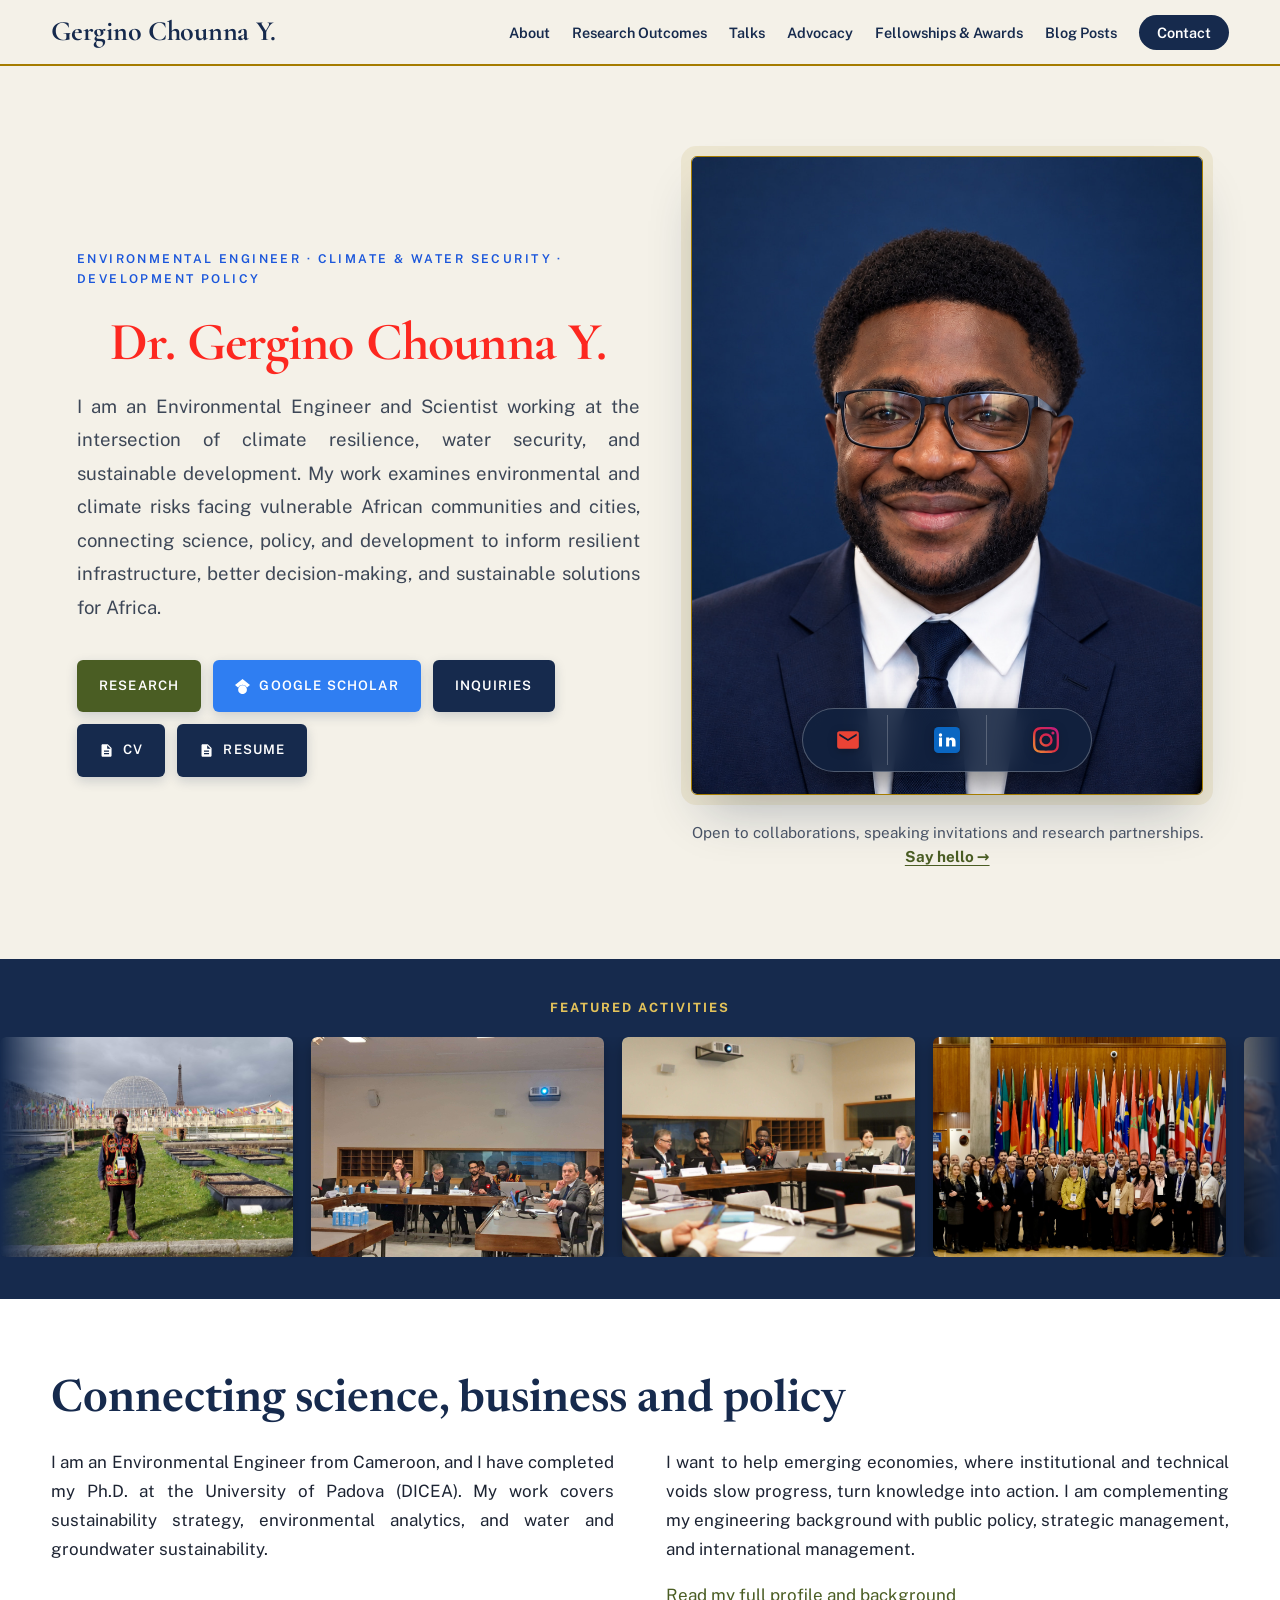
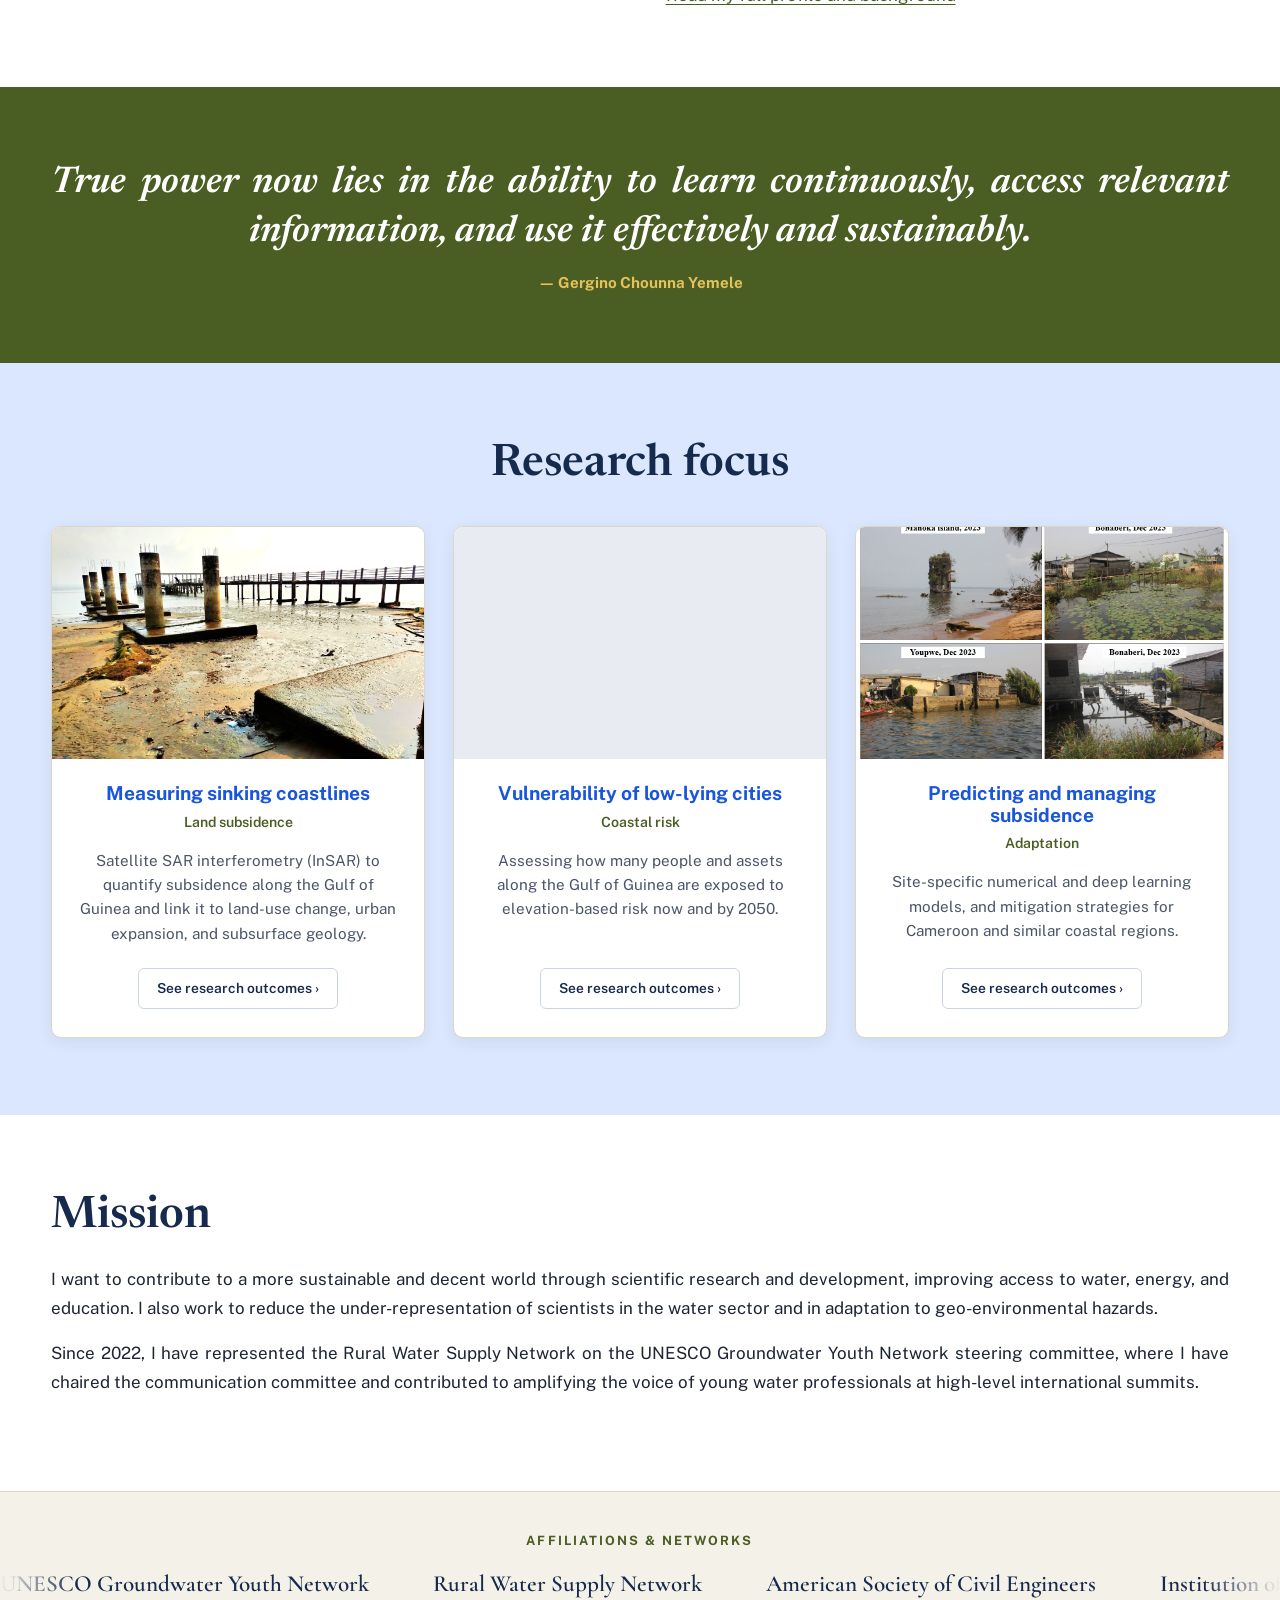
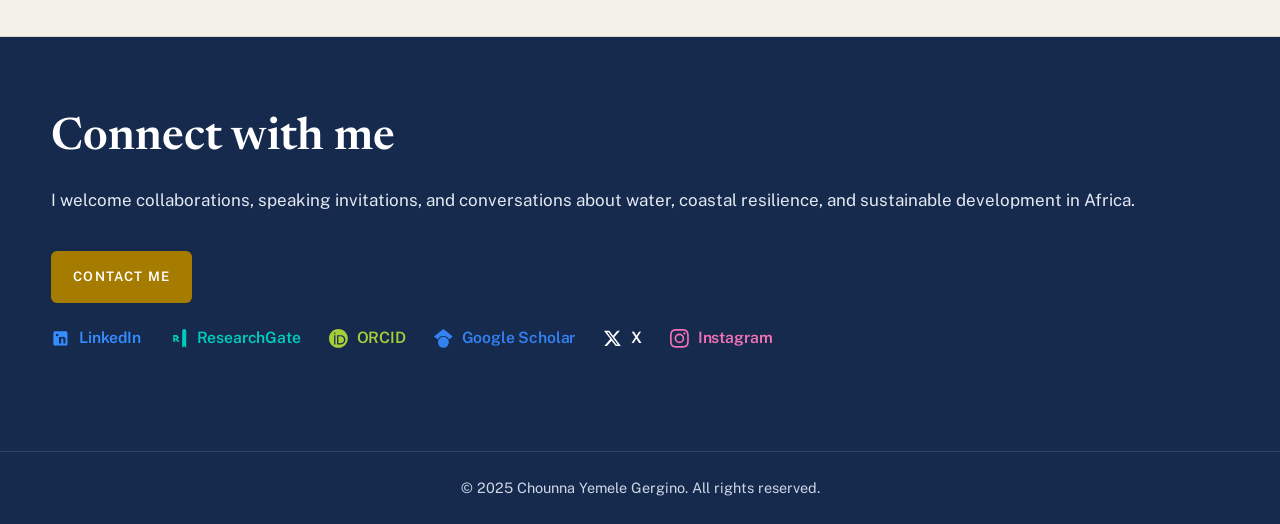
==== commit 6d39fd21: "Update index.html" ====
--- a/index.html
+++ b/index.html
@@ -114,7 +114,8 @@
 blockquote{margin:0;color:#fff;font:italic 600 clamp(1.6rem,3vw,2.3rem)/1.35 Newsreader,serif;text-align:justify;text-align-last:center}
 blockquote cite{display:block;margin-top:16px;font:700 .95rem "Public Sans",sans-serif;font-style:normal;color:var(--gold-lt);text-align:center}
 
-/* Research Focus Cards (Image-Top Centered Card Style) */
+/* Research Focus Section & Cards */
+.research-sec{background:#dbe7fe}
 .research-sec h2{text-align:center;margin-bottom:36px}
 .cards{display:grid;grid-template-columns:repeat(3,1fr);gap:28px;margin-top:0}
 .entry{background:var(--white);border:1px solid var(--line);border-top:4px solid var(--gold);border-radius:4px;padding:26px;box-shadow:0 1px 3px rgba(22,42,77,.08)}
@@ -133,10 +134,12 @@
   box-shadow:0 12px 28px rgba(22,42,77,.14);
 }
 .card-img{
+  display:block;
   width:100%;
   aspect-ratio:16/10;
   overflow:hidden;
   background:#e8ecf2;
+  cursor:zoom-in;
 }
 .card-img img{
   width:100%;
@@ -305,10 +308,8 @@
 <div class="wrap hero-wrap">
 <div class="hero">
 <div>
-<!-- Updated in HTML language directly with inline style to guarantee blue color -->
 <p class="role" style="color: #1a56db !important;">ENVIRONMENTAL ENGINEER · CLIMATE &amp; WATER SECURITY · DEVELOPMENT POLICY</p>
 
-<!-- Updated in HTML language directly with inline style to guarantee centering and larger single-line fit -->
 <h1 style="text-align: center !important; white-space: nowrap !important; font-size: clamp(2.2rem, 4.2vw, 3.8rem) !important; font-family: 'Cormorant Garamond', Georgia, serif !important; font-style: normal !important; font-weight: 700 !important; color: #fd2820 !important; letter-spacing: -0.015em !important; line-height: 1.1 !important; text-decoration: none !important; display: block !important; width: 100% !important; margin: 0 0 0.35em !important;">Dr. Gergino Chounna Y.</h1>
 
 <p class="lead">I am an Environmental Engineer and Scientist working at the intersection of climate resilience, water security, and sustainable development. My work examines environmental and climate risks facing vulnerable African communities and cities, connecting science, policy, and development to inform resilient infrastructure, better decision-making, and sustainable solutions for Africa.</p>
@@ -381,9 +382,9 @@
 <h2>Research focus</h2>
 <div class="cards">
 <article class="card">
-<div class="card-img">
+<a class="card-img" href="Manoka1.jpg" rel="noopener noreferrer" target="_blank">
 <img alt="Land subsidence in coastal areas" decoding="async" loading="lazy" src="Manoka1.jpg"/>
-</div>
+</a>
 <div class="card-body">
 <h3>Measuring sinking coastlines</h3>
 <div class="tag">Land subsidence</div>
@@ -392,9 +393,9 @@
 </div>
 </article>
 <article class="card">
-<div class="card-img">
+<a class="card-img" href="Manoka2.jpg" rel="noopener noreferrer" target="_blank">
 <img alt="Vulnerability of low-lying coastal cities" decoding="async" loading="lazy" src="Manoka2.jpg"/>
-</div>
+</a>
 <div class="card-body">
 <h3>Vulnerability of low-lying cities</h3>
 <div class="tag">Coastal risk</div>
@@ -403,9 +404,9 @@
 </div>
 </article>
 <article class="card">
-<div class="card-img">
+<a class="card-img" href="Manoka3.jpg" rel="noopener noreferrer" target="_blank">
 <img alt="Coastal adaptation and management" decoding="async" loading="lazy" src="Manoka3.jpg"/>
-</div>
+</a>
 <div class="card-body">
 <h3>Predicting and managing subsidence</h3>
 <div class="tag">Adaptation</div>
@@ -449,7 +450,7 @@
 <script>
 (function(){
 document.querySelectorAll('.gallery').forEach(function(g){var im=[].slice.call(g.querySelectorAll('img'));function upd(){if(g.classList.contains('side'))return;var s=0,ok=true;im.forEach(function(i){if(i.naturalWidth&&i.naturalHeight){var r=i.naturalWidth/i.naturalHeight;s+=r;if(im.length>1)i.parentNode.style.flex=r+' 1 0'}else ok=false});if(ok&&s)g.style.maxWidth=Math.min(1100,(im.length>1?440:520)*s+14*(im.length-1))+'px'}im.forEach(function(i){function done(){i.classList.add('ld');upd()}if(i.complete&&i.naturalWidth)done();else{i.addEventListener('load',done);i.addEventListener('error',function(){i.parentNode.style.display='none'})}});upd()});
-var links=[].slice.call(document.querySelectorAll('.gallery .ph,.track a.o'));if(!links.length)return;
+var links=[].slice.call(document.querySelectorAll('.gallery .ph,.track a.o,.card-img'));if(!links.length)return;
 var lb=document.createElement('div');lb.className='lb';lb.setAttribute('role','dialog');lb.setAttribute('aria-modal','true');lb.setAttribute('aria-label','Image viewer');
 lb.innerHTML='<button class="x" aria-label="Close">&times;</button><button class="pv" aria-label="Previous image">&#8249;</button><img alt=""><button class="nx" aria-label="Next image">&#8250;</button><div class="cap"></div>';document.body.appendChild(lb);
 var big=lb.querySelector('img'),cap=lb.querySelector('.cap'),cur=0,last=null;
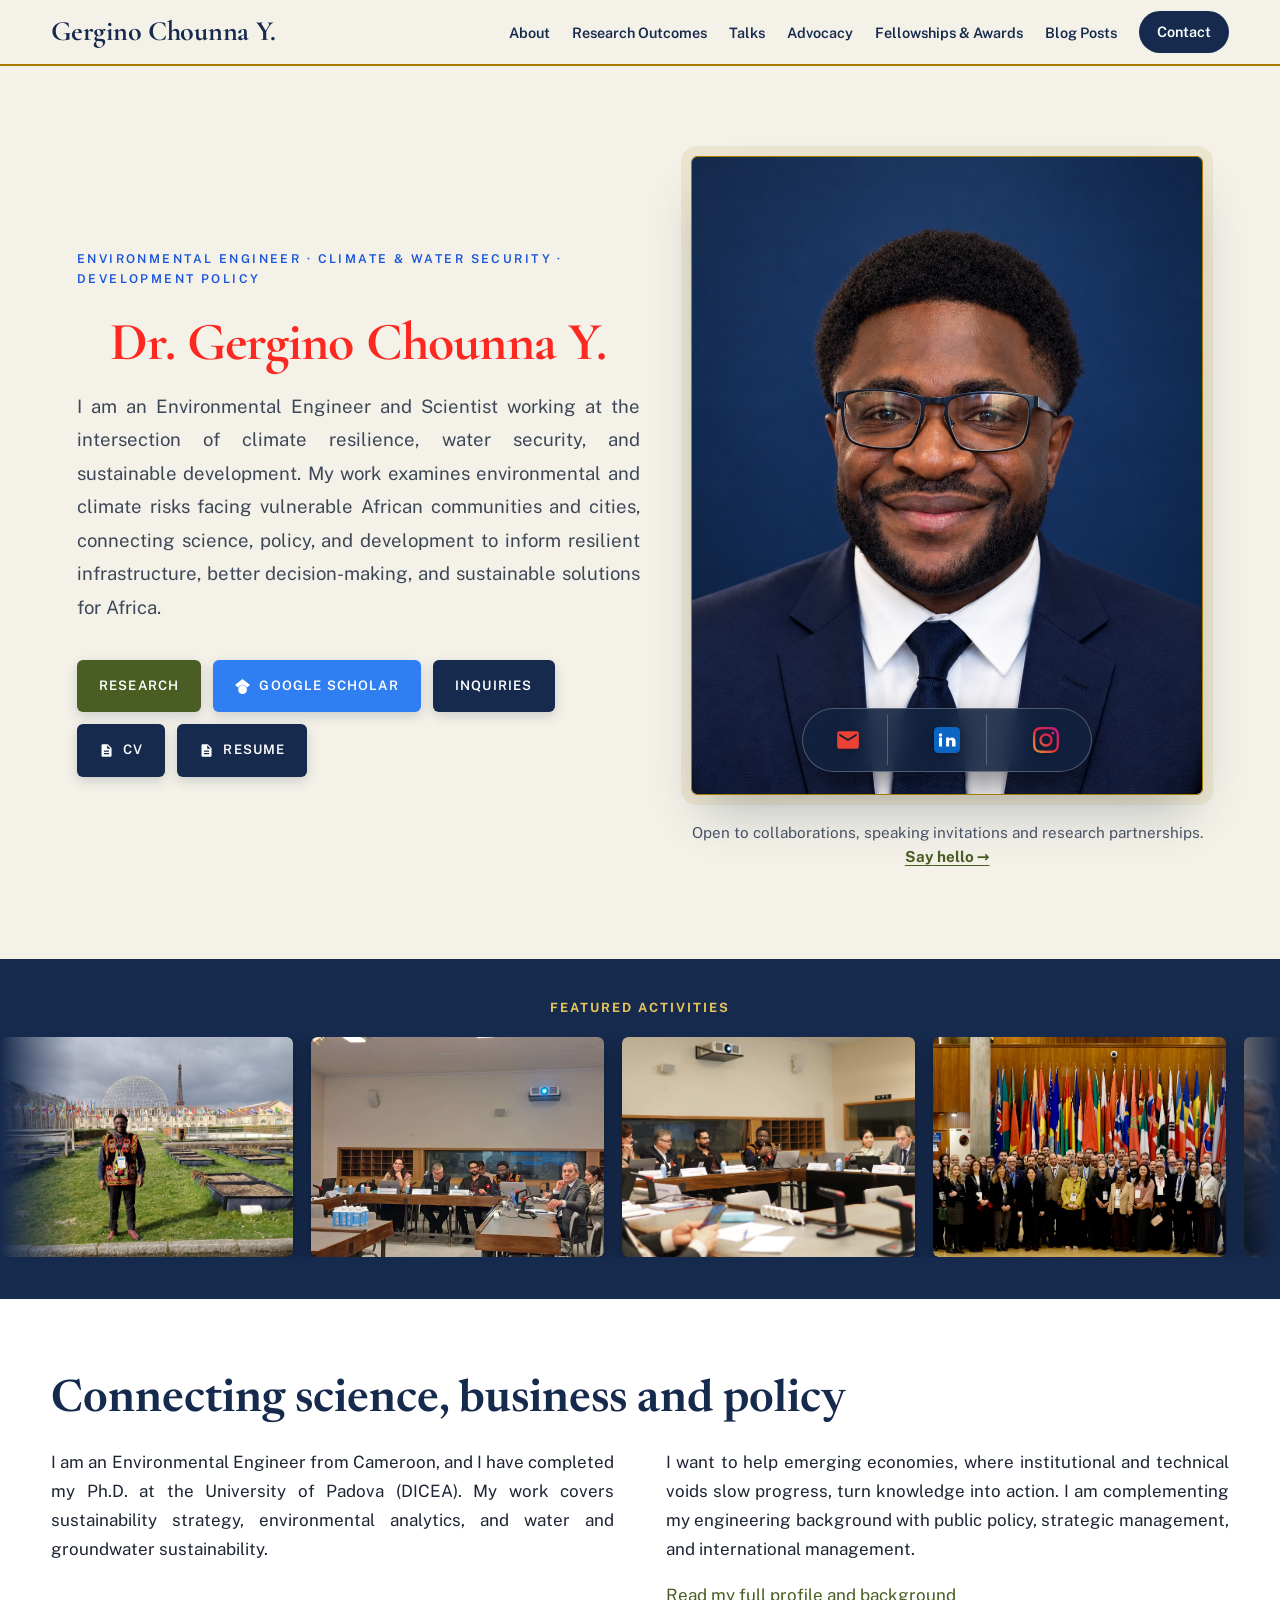
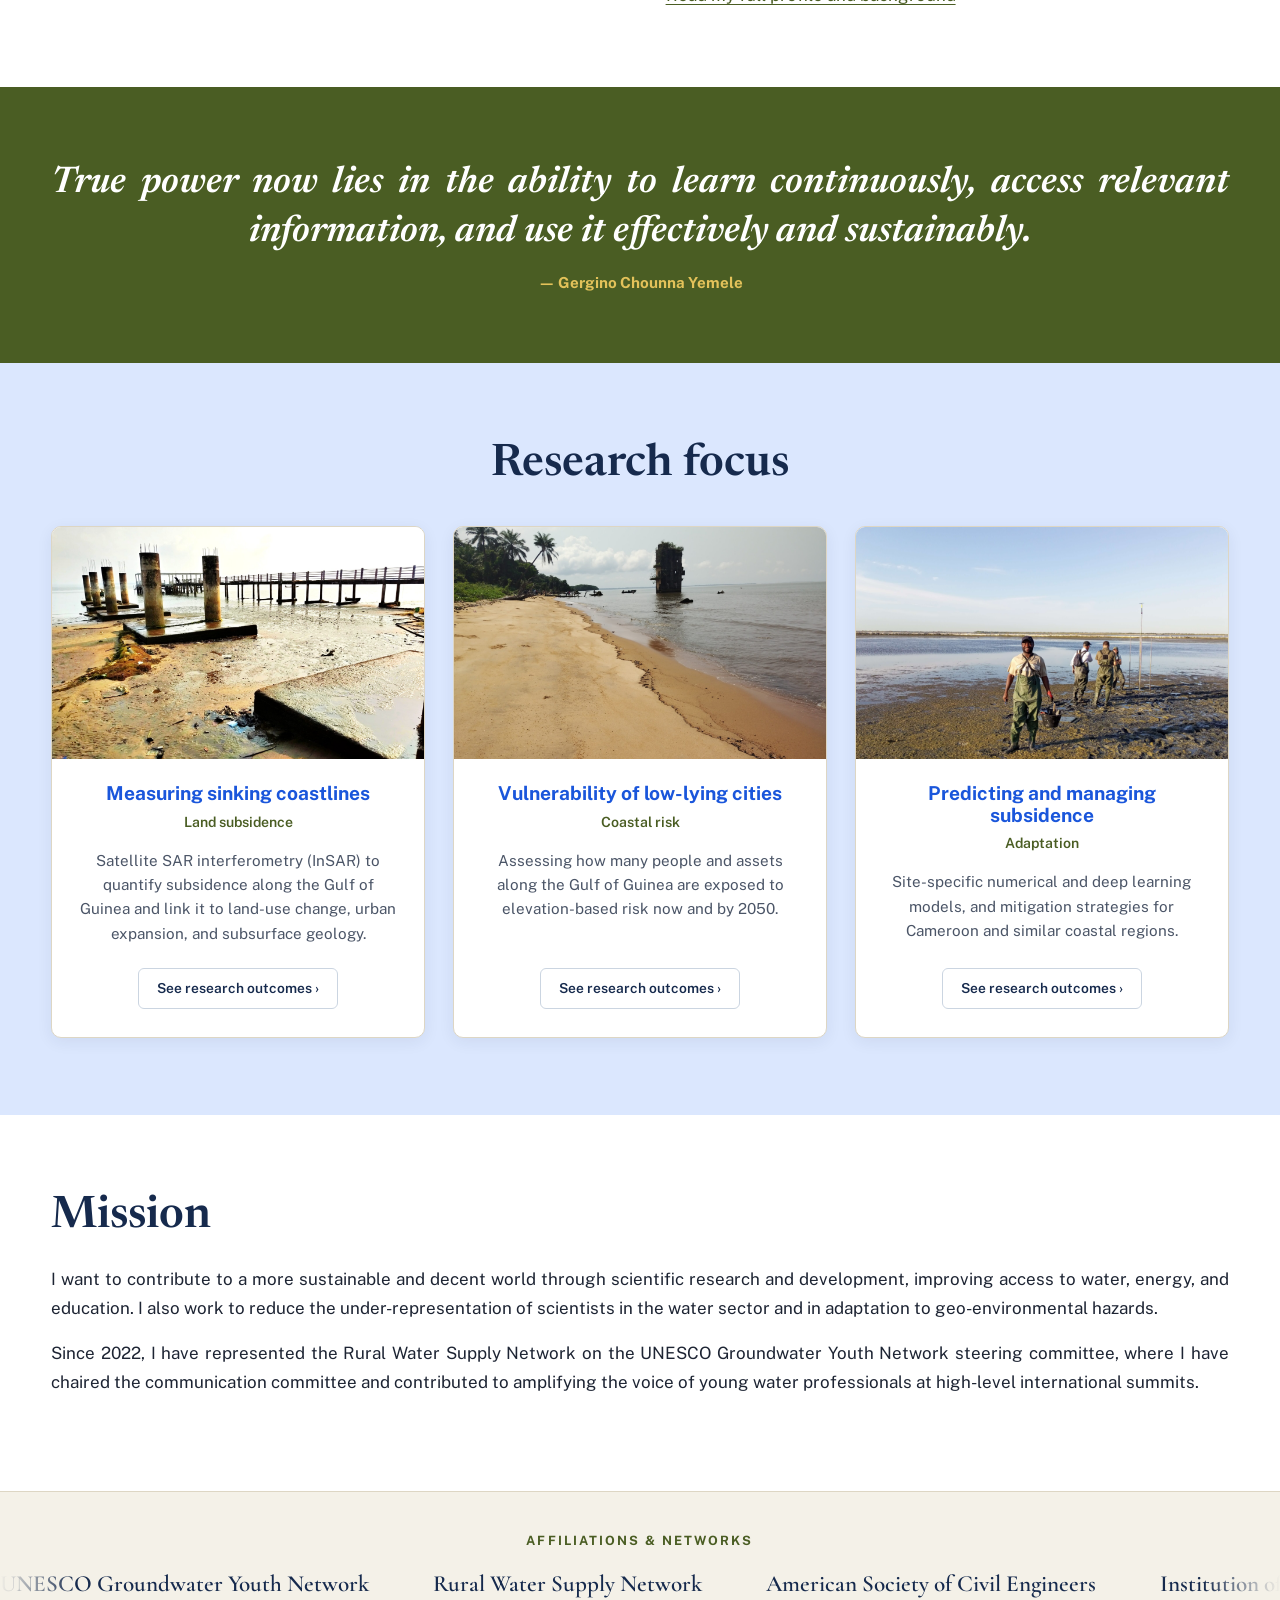
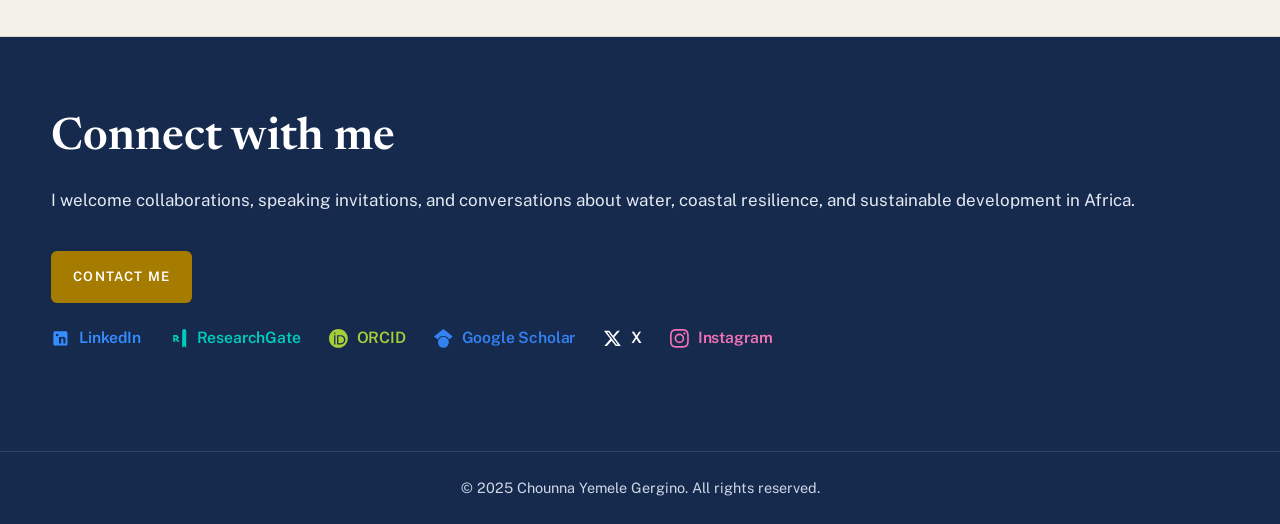
==== commit 80f1a0d2: "Update index.html" ====
--- a/index.html
+++ b/index.html
@@ -55,17 +55,20 @@
 h3{font-size:1.45rem}
 p,li,.lead{text-align:justify;hyphens:auto;-webkit-hyphens:auto}
 
-/* header */
+/* header & navigation */
 .skip{position:absolute;left:-9999px;top:8px}
 .skip:focus{left:12px;z-index:30;background:var(--navy);color:#fff;padding:8px 14px;border-radius:6px}
-header{position:sticky;top:0;z-index:10;background:var(--cream);border-bottom:2px solid var(--gold);padding-top:env(safe-area-inset-top,0px)}
-nav{display:flex;align-items:center;justify-content:space-between;gap:20px;min-height:64px}
+header{position:sticky;top:0;z-index:20;background:var(--cream);border-bottom:2px solid var(--gold);padding-top:env(safe-area-inset-top,0px)}
+nav{display:flex;align-items:center;justify-content:space-between;gap:20px;min-height:64px;position:relative}
 .brand{font-family:'Cormorant Garamond',Newsreader,Georgia,serif;font-weight:700;font-size:1.75rem;letter-spacing:-.01em;color:var(--navy);text-decoration:none;white-space:nowrap}
+.nav-toggle{display:none;align-items:center;justify-content:center;gap:8px;background:transparent;border:1.5px solid var(--navy);color:var(--navy);border-radius:6px;padding:7px 12px;font:600 .9rem "Public Sans",sans-serif;cursor:pointer}
+.nav-toggle:hover{background:var(--navy);color:#fff}
+.nav-toggle svg{width:20px;height:20px;stroke:currentColor;fill:none;stroke-width:2.2;stroke-linecap:round;stroke-linejoin:round}
 nav ul{display:flex;align-items:center;gap:22px;list-style:none;margin:0;padding:0;flex-wrap:wrap}
-nav ul a{color:var(--navy);text-decoration:none;font-size:.9rem;font-weight:600}
+nav ul a{color:var(--navy);text-decoration:none;font-size:.9rem;font-weight:600;white-space:nowrap}
 nav ul a:hover{color:var(--gold)}
 nav ul a[aria-current="page"]{border-bottom:3px solid var(--gold);padding-bottom:2px}
-nav ul li:last-child a{background:var(--navy);color:#fff;padding:9px 18px;border-radius:999px;border:0}
+nav ul li:last-child a{background:var(--navy);color:#fff;padding:9px 18px;border-radius:999px;border:0;display:inline-block}
 nav ul li:last-child a:hover{background:var(--olive);color:#fff}
 
 /* hero */
@@ -211,45 +214,49 @@
 .connect .btn{background:var(--gold);color:#fff}
 .connect .btn:hover{background:#fff;color:var(--navy)}
 
-/* socials bar matching exact image styling */
+/* socials bar */
 .socials{display:flex;flex-wrap:wrap;align-items:center;gap:14px 28px;margin-top:22px;padding:0;list-style:none}
 .socials a{display:inline-flex;align-items:center;gap:9px;text-decoration:none;font-weight:600;font-size:.98rem;letter-spacing:-.01em}
 .socials a svg{width:1.2em;height:1.2em;fill:currentColor;flex-shrink:0}
 
-/* Match the exact color and appearance from the figure */
 .social-linkedin a{color:#348eff}
 .social-linkedin a:hover{color:#7cb8ff}
-
 .social-researchgate a{color:#00ccbb}
 .social-researchgate a:hover{color:#6affef}
-
 .social-orcid a{color:#a6ce39}
 .social-orcid a:hover{color:#d4f66d}
-
 .social-scholar a{color:#3481f2}
 .social-scholar a:hover{color:#7dafff}
-
 .social-x a{color:#ffffff}
 .social-x a:hover{color:#94a3b8}
-
 .social-instagram a{color:#f472b6}
 .social-instagram a:hover{color:#fb7185}
 
 footer{background:var(--navy);border-top:1px solid #2c4470;padding:24px 0 calc(24px + env(safe-area-inset-bottom,0px));color:#cfd7e6;font-size:.9rem}
 footer .wrap{text-align:center}
 
+/* Mobile & Tablet Responsive Layout */
 @media (max-width:900px){
- nav{flex-direction:column;align-items:flex-start;gap:4px;padding:10px 0 4px}
- nav ul{flex-wrap:nowrap;overflow-x:auto;width:100%;gap:18px;padding:0 0 8px}
- .hero{grid-template-columns:1fr}
- .portrait{order:-1;max-width:320px;justify-self:start}
+ nav{flex-wrap:wrap;gap:0;padding:10px 0;min-height:60px}
+ .brand{font-size:1.45rem}
+ .nav-toggle{display:inline-flex}
+ nav ul{display:none;flex-direction:column;align-items:stretch;width:100%;gap:0;padding:12px 0 8px;margin-top:10px;border-top:1px solid var(--line)}
+ nav.nav-open ul{display:flex}
+ nav ul li{width:100%;text-align:left}
+ nav ul a{display:block;padding:11px 6px;font-size:1rem;border-bottom:1px solid rgba(221,214,196,.55)}
+ nav ul li:nth-last-child(2) a{border-bottom:none}
+ nav ul li:last-child{margin-top:10px}
+ nav ul li:last-child a{display:block;text-align:center;padding:12px 18px;border-radius:8px;border-bottom:none}
+ .hero{grid-template-columns:1fr;padding-block:32px 48px}
+ .hero h1{white-space:normal !important;font-size:clamp(2.1rem,8vw,3rem) !important}
+ .portrait{order:-1;max-width:320px;justify-self:center}
  .hero-wrap{padding-inline:20px}
  .hero .btn{padding:13px 18px}
  .about .cols{columns:1}
  .cards{grid-template-columns:1fr}
 }
 @media (prefers-reduced-motion:reduce){html{scroll-behavior:auto}.card,.card-img img{transition:none}.card:hover,.card:hover .card-img img{transform:none}}
-@media print{header,.skip{display:none}body{background:#fff;color:#000}}
+@media print{header,.skip,.nav-toggle{display:none}body{background:#fff;color:#000}}
 
 /* affiliations marquee */
 .marquee{overflow:hidden;-webkit-mask-image:linear-gradient(90deg,transparent,#000 6%,#000 94%,transparent);mask-image:linear-gradient(90deg,transparent,#000 6%,#000 94%,transparent)}
@@ -282,7 +289,6 @@
 .photo-socials a:hover{background:rgba(255,255,255,.18);transform:translateY(-2px)}
 .photo-socials svg{width:26px;height:26px;display:block;filter:drop-shadow(0 2px 4px rgba(0,0,0,.25))}
 @media (max-width:600px){.photo-socials{bottom:14px;padding:2px 4px}.photo-socials a{padding:9px 18px}.photo-socials svg{width:22px;height:22px}}
-
 </style>
 <script>document.documentElement.className+=" js"</script>
 </head>
@@ -290,9 +296,13 @@
 <a class="skip" href="#main">Skip to content</a>
 <header>
 <div class="wrap">
-<nav aria-label="Main">
+<nav aria-label="Main" id="main-nav">
 <a class="brand" href="index.html"> Gergino Chounna Y.</a>
-<ul>
+<button aria-controls="nav-menu" aria-expanded="false" aria-label="Toggle navigation menu" class="nav-toggle" type="button">
+  <svg aria-hidden="true" viewBox="0 0 24 24"><line x1="3" x2="21" y1="6" y2="6"/><line x1="3" x2="21" y1="12" y2="12"/><line x1="3" x2="21" y1="18" y2="18"/></svg>
+  <span>Menu</span>
+</button>
+<ul id="nav-menu">
 <li><a href="about.html">About</a></li>
 <li><a href="publications.html">Research Outcomes</a></li>
 <li><a href="talks.html">Talks</a></li>
@@ -316,17 +326,17 @@
 
 <div class="btns">
 <a class="btn primary" href="publications.html">Research</a>
-<a class="btn btn-scholar" href="https://scholar.google.com/citations?user=TVI7Xc4AAAAJ&amp;hl=en" target="_blank" rel="noopener noreferrer">
-  <svg viewBox="0 0 24 24" aria-hidden="true"><path fill="#ffffff" d="M12 24a7 7 0 1 1 0-14 7 7 0 0 1 0 14zm0-24L0 9.5l4.838 3.94A8 8 0 0 1 12 9a8 8 0 0 1 7.162 4.44L24 9.5z"/></svg>
+<a class="btn btn-scholar" href="https://scholar.google.com/citations?user=TVI7Xc4AAAAJ&amp;hl=en" rel="noopener noreferrer" target="_blank">
+  <svg aria-hidden="true" viewBox="0 0 24 24"><path d="M12 24a7 7 0 1 1 0-14 7 7 0 0 1 0 14zm0-24L0 9.5l4.838 3.94A8 8 0 0 1 12 9a8 8 0 0 1 7.162 4.44L24 9.5z" fill="#ffffff"/></svg>
   <span>Google Scholar</span>
 </a>
 <a class="btn" href="contact.html">Inquiries</a>
-<a class="btn" href="Gergino_CV.pdf" target="_blank" rel="noopener noreferrer">
-  <svg viewBox="0 0 24 24" aria-hidden="true"><path fill="#ffffff" d="M14 2H6c-1.1 0-1.99.9-1.99 2L4 20c0 1.1.89 2 1.99 2H18c1.1 0 2-.9 2-2V8l-6-6zm2 16H8v-2h8v2zm0-4H8v-2h8v2zm-3-5V3.5L18.5 9H13z"/></svg>
+<a class="btn" href="Gergino_CV.pdf" rel="noopener noreferrer" target="_blank">
+  <svg aria-hidden="true" viewBox="0 0 24 24"><path d="M14 2H6c-1.1 0-1.99.9-1.99 2L4 20c0 1.1.89 2 1.99 2H18c1.1 0 2-.9 2-2V8l-6-6zm2 16H8v-2h8v2zm0-4H8v-2h8v2zm-3-5V3.5L18.5 9H13z" fill="#ffffff"/></svg>
   <span>CV</span>
 </a>
-<a class="btn" href="Gergino_Resume.pdf" target="_blank" rel="noopener noreferrer">
-  <svg viewBox="0 0 24 24" aria-hidden="true"><path fill="#ffffff" d="M14 2H6c-1.1 0-1.99.9-1.99 2L4 20c0 1.1.89 2 1.99 2H18c1.1 0 2-.9 2-2V8l-6-6zm2 16H8v-2h8v2zm0-4H8v-2h8v2zm-3-5V3.5L18.5 9H13z"/></svg>
+<a class="btn" href="Gergino_Resume.pdf" rel="noopener noreferrer" target="_blank">
+  <svg aria-hidden="true" viewBox="0 0 24 24"><path d="M14 2H6c-1.1 0-1.99.9-1.99 2L4 20c0 1.1.89 2 1.99 2H18c1.1 0 2-.9 2-2V8l-6-6zm2 16H8v-2h8v2zm0-4H8v-2h8v2zm-3-5V3.5L18.5 9H13z" fill="#ffffff"/></svg>
   <span>Resume</span>
 </a>
 </div>
@@ -334,17 +344,17 @@
 <div class="portrait">
 <div class="portrait-card">
 <img alt="Smiling portrait of Dr. Gergino Chounna Yemele" decoding="async" fetchpriority="high" src="Chounna3.jpg"/>
-<nav class="photo-socials" aria-label="Social media quick links">
+<nav aria-label="Social media quick links" class="photo-socials">
 <a class="ps-email" href="contact.html" title="Email / Contact">
-  <svg viewBox="0 0 24 24" aria-hidden="true"><path fill="#ea4335" d="M20 4H4c-1.1 0-2 .9-2 2v12c0 1.1.9 2 2 2h16c1.1 0 2-.9 2-2V6c0-1.1-.9-2-2-2zm0 4l-8 5-8-5V6l8 5 8-5v2z"/></svg>
-</a>
-<a class="ps-linkedin" href="https://www.linkedin.com/in/gergino-chounna-yemele/" target="_blank" rel="noopener noreferrer" title="LinkedIn">
-  <svg viewBox="0 0 24 24" aria-hidden="true"><rect width="24" height="24" rx="4" fill="#0a66c2"/><path fill="#ffffff" d="M7.4 9.8H4.6V18h2.8V9.8zM6 5.8a1.6 1.6 0 1 0 0 3.2 1.6 1.6 0 0 0 0-3.2zM19.4 18h-2.8v-4.3c0-1-.3-1.7-1.3-1.7-.7 0-1.1.5-1.3 1v5H11.2s.04-7.4 0-8.2h2.8v1.2c.4-.6 1-1.4 2.6-1.4 1.9 0 3.3 1.2 3.3 3.9V18z"/></svg>
-</a>
-<a class="ps-instagram" href="https://www.instagram.com/gergino_chounna/" target="_blank" rel="noopener noreferrer" title="Instagram">
-  <svg viewBox="0 0 24 24" aria-hidden="true">
+  <svg aria-hidden="true" viewBox="0 0 24 24"><path d="M20 4H4c-1.1 0-2 .9-2 2v12c0 1.1.9 2 2 2h16c1.1 0 2-.9 2-2V6c0-1.1-.9-2-2-2zm0 4l-8 5-8-5V6l8 5 8-5v2z" fill="#ea4335"/></svg>
+</a>
+<a class="ps-linkedin" href="https://www.linkedin.com/in/gergino-chounna-yemele/" rel="noopener noreferrer" target="_blank" title="LinkedIn">
+  <svg aria-hidden="true" viewBox="0 0 24 24"><rect fill="#0a66c2" height="24" rx="4" width="24"/><path d="M7.4 9.8H4.6V18h2.8V9.8zM6 5.8a1.6 1.6 0 1 0 0 3.2 1.6 1.6 0 0 0 0-3.2zM19.4 18h-2.8v-4.3c0-1-.3-1.7-1.3-1.7-.7 0-1.1.5-1.3 1v5H11.2s.04-7.4 0-8.2h2.8v1.2c.4-.6 1-1.4 2.6-1.4 1.9 0 3.3 1.2 3.3 3.9V18z" fill="#ffffff"/></svg>
+</a>
+<a class="ps-instagram" href="https://www.instagram.com/gergino_chounna/" rel="noopener noreferrer" target="_blank" title="Instagram">
+  <svg aria-hidden="true" viewBox="0 0 24 24">
     <defs>
-      <linearGradient id="ig-real-grad" x1="0%" y1="100%" x2="100%" y2="0%">
+      <linearGradient id="ig-real-grad" x1="0%" x2="100%" y1="100%" y2="0%">
         <stop offset="0%" stop-color="#f09433"/>
         <stop offset="25%" stop-color="#e6683c"/>
         <stop offset="50%" stop-color="#dc2743"/>
@@ -352,7 +362,7 @@
         <stop offset="100%" stop-color="#bc1888"/>
       </linearGradient>
     </defs>
-    <path fill="url(#ig-real-grad)" d="M12 2.163c3.204 0 3.584.012 4.85.07 3.252.148 4.771 1.691 4.919 4.919.058 1.265.069 1.645.069 4.849 0 3.205-.012 3.584-.069 4.849-.149 3.225-1.664 4.771-4.919 4.919-1.266.058-1.644.07-4.85.07-3.204 0-3.584-.012-4.849-.07-3.26-.149-4.771-1.699-4.919-4.92-.058-1.265-.07-1.644-.07-4.849 0-3.204.013-3.583.07-4.849.149-3.227 1.664-4.771 4.919-4.919 1.266-.057 1.645-.069 4.849-.069zm0-2.163c-3.259 0-3.667.014-4.947.072-4.358.2-6.78 2.618-6.98 6.98-.059 1.281-.073 1.689-.073 4.948 0 3.259.014 3.668.072 4.948.2 4.358 2.618 6.78 6.98 6.98 1.281.058 1.689.072 4.948.072 3.259 0 3.668-.014 4.948-.072 4.354-.2 6.782-2.618 6.979-6.98.059-1.28.073-1.689.073-4.948 0-3.259-.014-3.667-.072-4.947-.196-4.354-2.617-6.78-6.979-6.98-1.281-.059-1.69-.073-4.949-.073zm0 5.838a6.162 6.162 0 1 0 0 12.324 6.162 6.162 0 0 0 0-12.324zm0 10.162a4 4 0 1 1 0-8 4 4 0 0 1 0 8zm6.406-11.845a1.44 1.44 0 1 0 0 2.881 1.44 1.44 0 0 0 0-2.881z"/>
+    <path d="M12 2.163c3.204 0 3.584.012 4.85.07 3.252.148 4.771 1.691 4.919 4.919.058 1.265.069 1.645.069 4.849 0 3.205-.012 3.584-.069 4.849-.149 3.225-1.664 4.771-4.919 4.919-1.266.058-1.644.07-4.85.07-3.204 0-3.584-.012-4.849-.07-3.26-.149-4.771-1.699-4.919-4.92-.058-1.265-.07-1.644-.07-4.849 0-3.204.013-3.583.07-4.849.149-3.227 1.664-4.771 4.919-4.919 1.266-.057 1.645-.069 4.849-.069zm0-2.163c-3.259 0-3.667.014-4.947.072-4.358.2-6.78 2.618-6.98 6.98-.059 1.281-.073 1.689-.073 4.948 0 3.259.014 3.668.072 4.948.2 4.358 2.618 6.78 6.98 6.98 1.281.058 1.689.072 4.948.072 3.259 0 3.668-.014 4.948-.072 4.354-.2 6.782-2.618 6.979-6.98.059-1.28.073-1.689.073-4.948 0-3.259-.014-3.667-.072-4.947-.196-4.354-2.617-6.78-6.979-6.98-1.281-.059-1.69-.073-4.949-.073zm0 5.838a6.162 6.162 0 1 0 0 12.324 6.162 6.162 0 0 0 0-12.324zm0 10.162a4 4 0 1 1 0-8 4 4 0 0 1 0 8zm6.406-11.845a1.44 1.44 0 1 0 0 2.881 1.44 1.44 0 0 0 0-2.881z" fill="url(#ig-real-grad)"/>
   </svg>
 </a>
 </nav>
@@ -434,12 +444,12 @@
 <p>I welcome collaborations, speaking invitations, and conversations about water, coastal resilience, and sustainable development in Africa.</p>
 <div class="btns"><a class="btn primary" href="contact.html">Contact me</a></div>
 <ul class="socials">
-<li class="social-linkedin"><a href="https://www.linkedin.com/in/gergino-chounna-yemele/" target="_blank" rel="noopener noreferrer"><svg viewBox="0 0 24 24" aria-hidden="true"><path d="M19 3a2 2 0 0 1 2 2v14a2 2 0 0 1-2 2H5a2 2 0 0 1-2-2V5a2 2 0 0 1 2-2h14m-.5 15.5v-5.3a3.26 3.26 0 0 0-3.26-3.26c-.85 0-1.84.52-2.28 1.3v-1.11h-2.79v8.37h2.79v-4.93c0-.77.62-1.4 1.39-1.4a1.4 1.4 0 0 1 1.4 1.4v4.93h2.75M6.46 10.9h2.79v8.37H6.46zm1.4-4.89a1.62 1.62 0 1 0 0 3.24 1.62 1.62 0 0 0 0-3.24z"/></svg><span>LinkedIn</span></a></li>
-<li class="social-researchgate"><a href="https://www.researchgate.net/profile/Gergino-Chounna-Yemele" target="_blank" rel="noopener noreferrer"><svg viewBox="0 0 24 24" aria-hidden="true"><path d="M19.54 0c1.356 0 2.46 1.104 2.46 2.472v21.528l-2.58-2.052-2.616 2.052V2.472c0-1.368 1.104-2.472 2.736-2.472zm-7.608 10.272c-.144-.816-.54-1.428-1.188-1.836-.648-.42-1.5-.624-2.556-.624H5.352v8.364h2.52v-2.724h.24l2.58 2.724h3.192l-3.072-3.216c1.02-.384 1.764-1.308 1.92-2.688zm-3.876 1.14H6.876V9.828h1.188c.624 0 1.056.12 1.296.36.24.228.36.576.36 1.044 0 .444-.12.792-.36 1.032-.24.24-.672.348-1.296.348z"/></svg><span>ResearchGate</span></a></li>
-<li class="social-orcid"><a href="https://orcid.org/0000-0002-8843-8837" target="_blank" rel="noopener noreferrer"><svg viewBox="0 0 24 24" aria-hidden="true"><path d="M12 0C5.372 0 0 5.372 0 12s5.372 12 12 12 12-5.372 12-12S18.628 0 12 0zM7.369 4.378c.541 0 .979.44.979.981 0 .543-.438.983-.979.983s-.979-.44-.979-.983c0-.541.438-.981.979-.981zm-.81 3.513h1.619v11.73H6.559V7.891zm3.765 0h4.595c3.678 0 5.922 2.502 5.922 5.865 0 3.39-2.28 5.865-5.922 5.865h-4.595V7.891zm1.619 1.503v8.724h2.894c2.593 0 4.296-1.68 4.296-4.362 0-2.655-1.691-4.362-4.296-4.362h-2.894z"/></svg><span>ORCID</span></a></li>
-<li class="social-scholar"><a href="https://scholar.google.com/citations?user=TVI7Xc4AAAAJ&amp;hl=en" target="_blank" rel="noopener noreferrer"><svg viewBox="0 0 24 24" aria-hidden="true"><path d="M12 24a7 7 0 1 1 0-14 7 7 0 0 1 0 14zm0-24L0 9.5l4.838 3.94A8 8 0 0 1 12 9a8 8 0 0 1 7.162 4.44L24 9.5z"/></svg><span>Google Scholar</span></a></li>
-<li class="social-x"><a href="https://x.com/GChounna" target="_blank" rel="noopener noreferrer"><svg viewBox="0 0 24 24" aria-hidden="true"><path d="M18.244 2.25h3.308l-7.227 8.26 8.502 11.24H16.17l-5.214-6.817L4.99 21.75H1.68l7.73-8.835L1.254 2.25H8.08l4.713 6.231zm-1.161 17.52h1.833L7.084 4.126H5.117z"/></svg><span>X</span></a></li>
-<li class="social-instagram"><a href="https://www.instagram.com/gergino_chounna/" target="_blank" rel="noopener noreferrer"><svg viewBox="0 0 24 24" aria-hidden="true"><path d="M12 2.163c3.204 0 3.584.012 4.85.07 3.252.148 4.771 1.691 4.919 4.919.058 1.265.069 1.645.069 4.849 0 3.205-.012 3.584-.069 4.849-.149 3.225-1.664 4.771-4.919 4.919-1.266.058-1.644.07-4.85.07-3.204 0-3.584-.012-4.849-.07-3.26-.149-4.771-1.699-4.919-4.92-.058-1.265-.07-1.644-.07-4.849 0-3.204.013-3.583.07-4.849.149-3.227 1.664-4.771 4.919-4.919 1.266-.057 1.645-.069 4.849-.069zm0-2.163c-3.259 0-3.667.014-4.947.072-4.358.2-6.78 2.618-6.98 6.98-.059 1.281-.073 1.689-.073 4.948 0 3.259.014 3.668.072 4.948.2 4.358 2.618 6.78 6.98 6.98 1.281.058 1.689.072 4.948.072 3.259 0 3.668-.014 4.948-.072 4.354-.2 6.782-2.618 6.979-6.98.059-1.28.073-1.689.073-4.948 0-3.259-.014-3.667-.072-4.947-.196-4.354-2.617-6.78-6.979-6.98-1.281-.059-1.69-.073-4.949-.073zm0 5.838a6.162 6.162 0 1 0 0 12.324 6.162 6.162 0 0 0 0-12.324zm0 10.162a4 4 0 1 1 0-8 4 4 0 0 1 0 8zm6.406-11.845a1.44 1.44 0 1 0 0 2.881 1.44 1.44 0 0 0 0-2.881z"/></svg><span>Instagram</span></a></li>
+<li class="social-linkedin"><a href="https://www.linkedin.com/in/gergino-chounna-yemele/" rel="noopener noreferrer" target="_blank"><svg aria-hidden="true" viewBox="0 0 24 24"><path d="M19 3a2 2 0 0 1 2 2v14a2 2 0 0 1-2 2H5a2 2 0 0 1-2-2V5a2 2 0 0 1 2-2h14m-.5 15.5v-5.3a3.26 3.26 0 0 0-3.26-3.26c-.85 0-1.84.52-2.28 1.3v-1.11h-2.79v8.37h2.79v-4.93c0-.77.62-1.4 1.39-1.4a1.4 1.4 0 0 1 1.4 1.4v4.93h2.75M6.46 10.9h2.79v8.37H6.46zm1.4-4.89a1.62 1.62 0 1 0 0 3.24 1.62 1.62 0 0 0 0-3.24z"/></svg><span>LinkedIn</span></a></li>
+<li class="social-researchgate"><a href="https://www.researchgate.net/profile/Gergino-Chounna-Yemele" rel="noopener noreferrer" target="_blank"><svg aria-hidden="true" viewBox="0 0 24 24"><path d="M19.54 0c1.356 0 2.46 1.104 2.46 2.472v21.528l-2.58-2.052-2.616 2.052V2.472c0-1.368 1.104-2.472 2.736-2.472zm-7.608 10.272c-.144-.816-.54-1.428-1.188-1.836-.648-.42-1.5-.624-2.556-.624H5.352v8.364h2.52v-2.724h.24l2.58 2.724h3.192l-3.072-3.216c1.02-.384 1.764-1.308 1.92-2.688zm-3.876 1.14H6.876V9.828h1.188c.624 0 1.056.12 1.296.36.24.228.36.576.36 1.044 0 .444-.12.792-.36 1.032-.24.24-.672.348-1.296.348z"/></svg><span>ResearchGate</span></a></li>
+<li class="social-orcid"><a href="https://orcid.org/0000-0002-8843-8837" rel="noopener noreferrer" target="_blank"><svg aria-hidden="true" viewBox="0 0 24 24"><path d="M12 0C5.372 0 0 5.372 0 12s5.372 12 12 12 12-5.372 12-12S18.628 0 12 0zM7.369 4.378c.541 0 .979.44.979.981 0 .543-.438.983-.979.983s-.979-.44-.979-.983c0-.541.438-.981.979-.981zm-.81 3.513h1.619v11.73H6.559V7.891zm3.765 0h4.595c3.678 0 5.922 2.502 5.922 5.865 0 3.39-2.28 5.865-5.922 5.865h-4.595V7.891zm1.619 1.503v8.724h2.894c2.593 0 4.296-1.68 4.296-4.362 0-2.655-1.691-4.362-4.296-4.362h-2.894z"/></svg><span>ORCID</span></a></li>
+<li class="social-scholar"><a href="https://scholar.google.com/citations?user=TVI7Xc4AAAAJ&amp;hl=en" rel="noopener noreferrer" target="_blank"><svg aria-hidden="true" viewBox="0 0 24 24"><path d="M12 24a7 7 0 1 1 0-14 7 7 0 0 1 0 14zm0-24L0 9.5l4.838 3.94A8 8 0 0 1 12 9a8 8 0 0 1 7.162 4.44L24 9.5z"/></svg><span>Google Scholar</span></a></li>
+<li class="social-x"><a href="https://x.com/GChounna" rel="noopener noreferrer" target="_blank"><svg aria-hidden="true" viewBox="0 0 24 24"><path d="M18.244 2.25h3.308l-7.227 8.26 8.502 11.24H16.17l-5.214-6.817L4.99 21.75H1.68l7.73-8.835L1.254 2.25H8.08l4.713 6.231zm-1.161 17.52h1.833L7.084 4.126H5.117z"/></svg><span>X</span></a></li>
+<li class="social-instagram"><a href="https://www.instagram.com/gergino_chounna/" rel="noopener noreferrer" target="_blank"><svg aria-hidden="true" viewBox="0 0 24 24"><path d="M12 2.163c3.204 0 3.584.012 4.85.07 3.252.148 4.771 1.691 4.919 4.919.058 1.265.069 1.645.069 4.849 0 3.205-.012 3.584-.069 4.849-.149 3.225-1.664 4.771-4.919 4.919-1.266.058-1.644.07-4.85.07-3.204 0-3.584-.012-4.849-.07-3.26-.149-4.771-1.699-4.919-4.92-.058-1.265-.07-1.644-.07-4.849 0-3.204.013-3.583.07-4.849.149-3.227 1.664-4.771 4.919-4.919 1.266-.057 1.645-.069 4.849-.069zm0-2.163c-3.259 0-3.667.014-4.947.072-4.358.2-6.78 2.618-6.98 6.98-.059 1.281-.073 1.689-.073 4.948 0 3.259.014 3.668.072 4.948.2 4.358 2.618 6.78 6.98 6.98 1.281.058 1.689.072 4.948.072 3.259 0 3.668-.014 4.948-.072 4.354-.2 6.782-2.618 6.979-6.98.059-1.28.073-1.689.073-4.948 0-3.259-.014-3.667-.072-4.947-.196-4.354-2.617-6.78-6.979-6.98-1.281-.059-1.69-.073-4.949-.073zm0 5.838a6.162 6.162 0 1 0 0 12.324 6.162 6.162 0 0 0 0-12.324zm0 10.162a4 4 0 1 1 0-8 4 4 0 0 1 0 8zm6.406-11.845a1.44 1.44 0 1 0 0 2.881 1.44 1.44 0 0 0 0-2.881z"/></svg><span>Instagram</span></a></li>
 </ul>
 </div>
 </section>
@@ -449,6 +459,28 @@
 </footer>
 <script>
 (function(){
+/* Mobile navigation toggle */
+var nav=document.getElementById('main-nav'),btn=nav&&nav.querySelector('.nav-toggle');
+if(nav&&btn){
+  btn.addEventListener('click',function(){
+    var open=nav.classList.toggle('nav-open');
+    btn.setAttribute('aria-expanded',open?'true':'false');
+  });
+  document.addEventListener('click',function(e){
+    if(nav.classList.contains('nav-open')&&!nav.contains(e.target)){
+      nav.classList.remove('nav-open');
+      btn.setAttribute('aria-expanded','false');
+    }
+  });
+  nav.querySelectorAll('ul a').forEach(function(link){
+    link.addEventListener('click',function(){
+      nav.classList.remove('nav-open');
+      btn.setAttribute('aria-expanded','false');
+    });
+  });
+}
+
+/* Gallery & Lightbox */
 document.querySelectorAll('.gallery').forEach(function(g){var im=[].slice.call(g.querySelectorAll('img'));function upd(){if(g.classList.contains('side'))return;var s=0,ok=true;im.forEach(function(i){if(i.naturalWidth&&i.naturalHeight){var r=i.naturalWidth/i.naturalHeight;s+=r;if(im.length>1)i.parentNode.style.flex=r+' 1 0'}else ok=false});if(ok&&s)g.style.maxWidth=Math.min(1100,(im.length>1?440:520)*s+14*(im.length-1))+'px'}im.forEach(function(i){function done(){i.classList.add('ld');upd()}if(i.complete&&i.naturalWidth)done();else{i.addEventListener('load',done);i.addEventListener('error',function(){i.parentNode.style.display='none'})}});upd()});
 var links=[].slice.call(document.querySelectorAll('.gallery .ph,.track a.o,.card-img'));if(!links.length)return;
 var lb=document.createElement('div');lb.className='lb';lb.setAttribute('role','dialog');lb.setAttribute('aria-modal','true');lb.setAttribute('aria-label','Image viewer');
